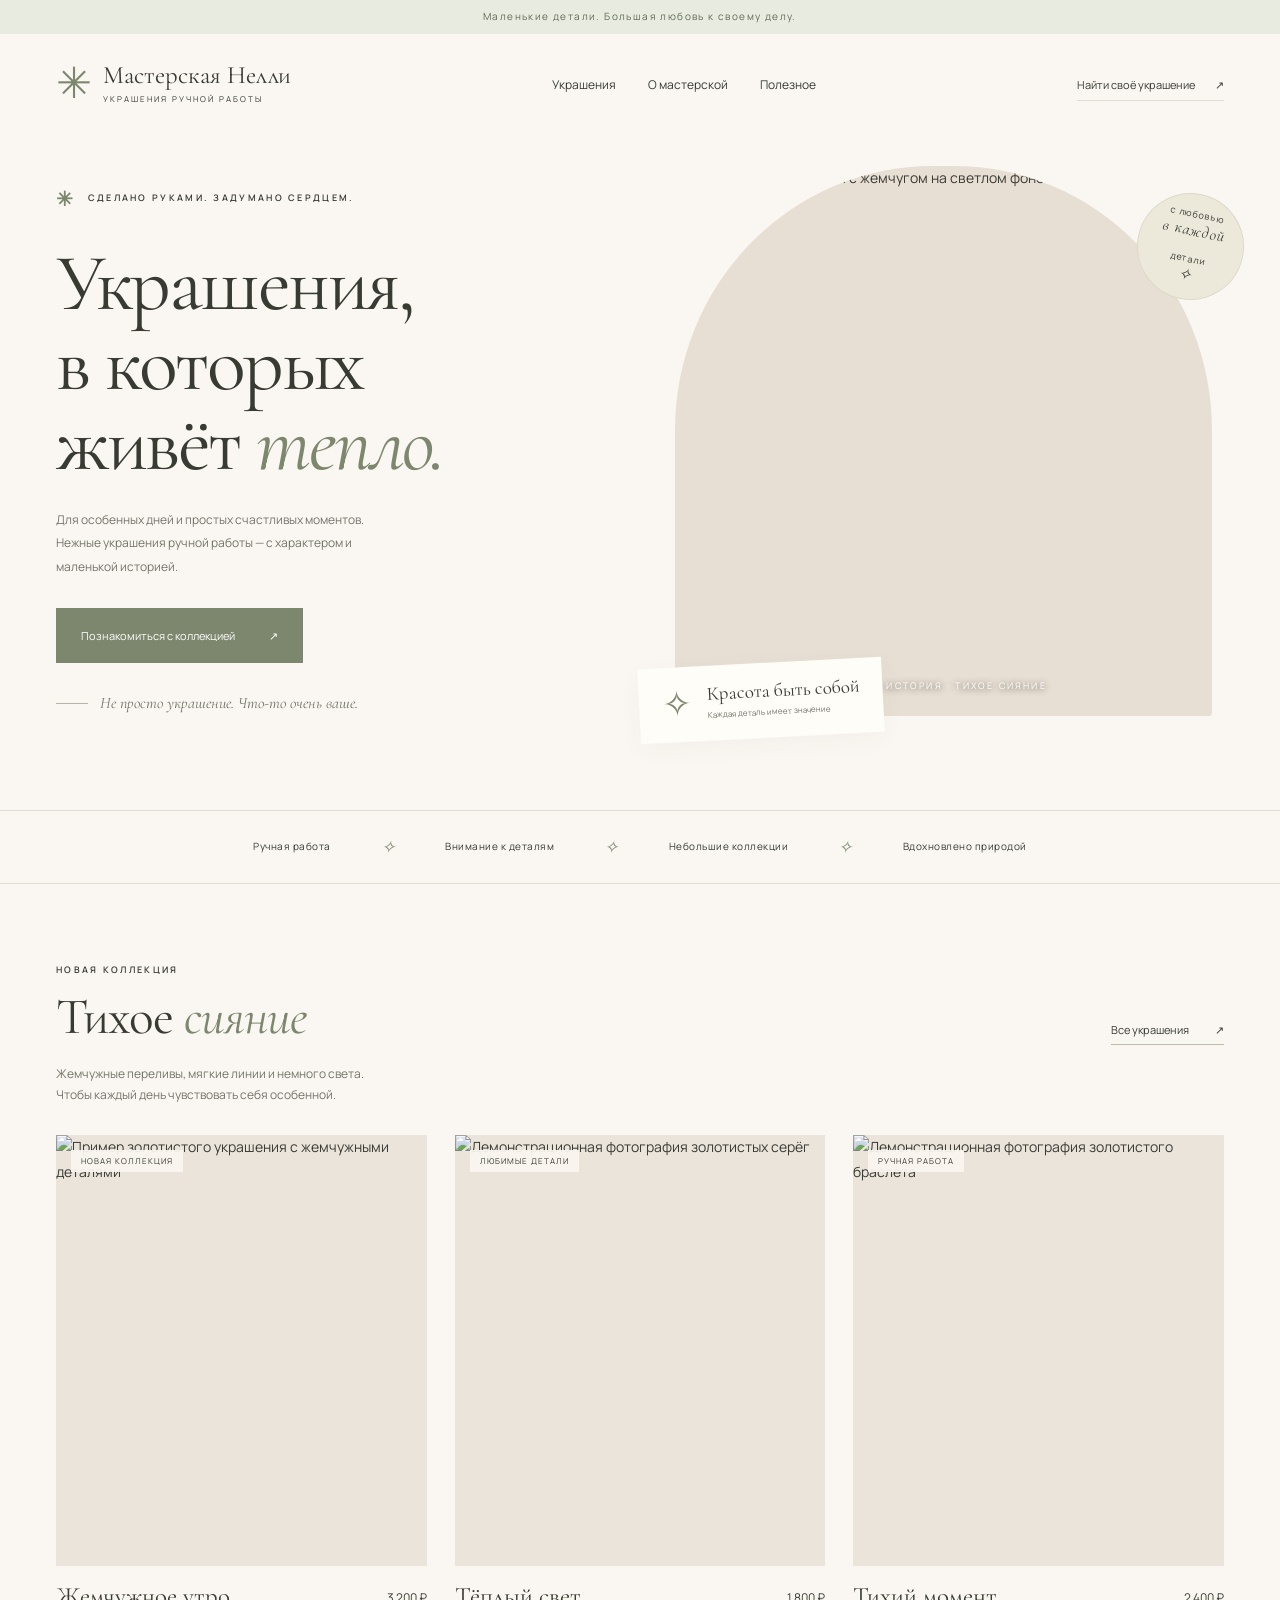
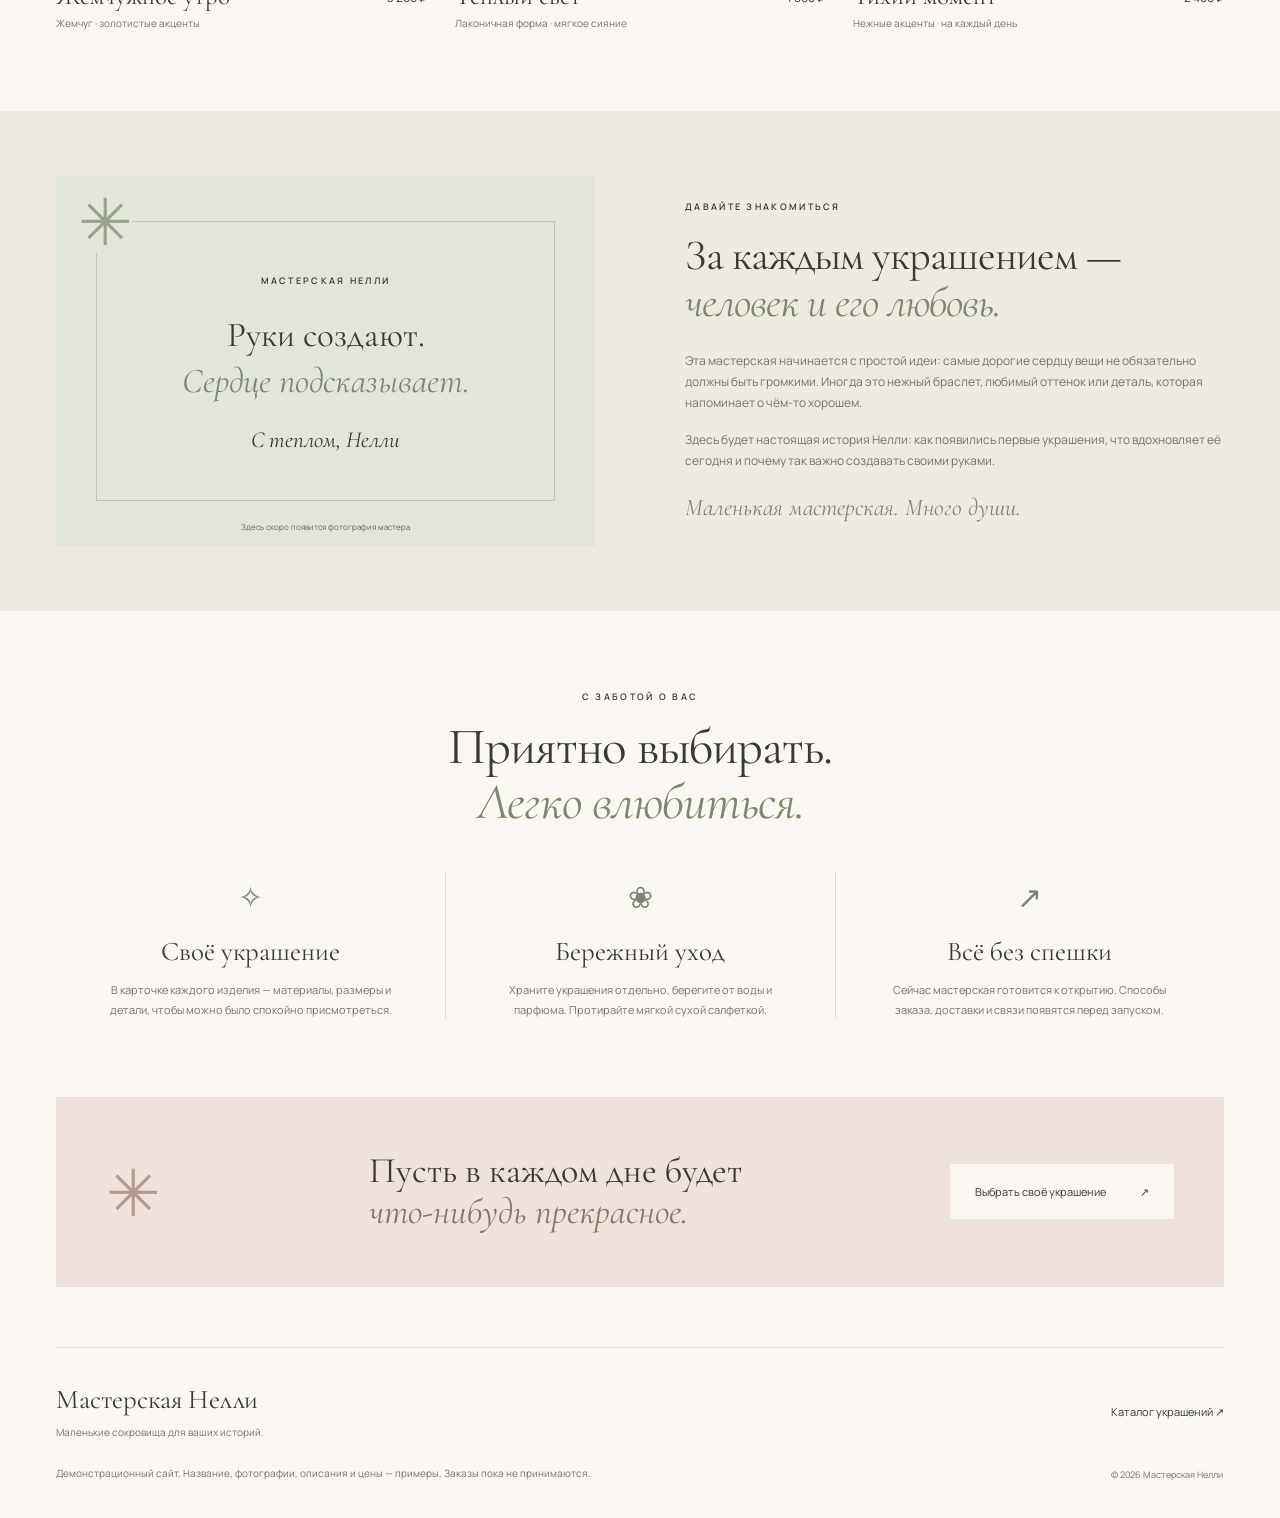
==== index.html @ 35646b47 "Nelly workshop initial" ====
<!doctype html>
<html lang="ru">
<head>
  <meta charset="utf-8">
  <meta name="viewport" content="width=device-width, initial-scale=1">
  <meta name="description" content="Мастерская Нелли — украшения ручной работы, вдохновлённые природой и маленькими радостями. Познакомьтесь с мастером и коллекциями.">
  <meta name="theme-color" content="#faf7f2">
  <title>Мастерская Нелли — украшения с теплом</title>
  <link rel="stylesheet" href="styles.css">
  <script src="app.js" defer></script>
</head>
<body>
  <a class="skip-link" href="#main">Перейти к содержимому</a>
  <div class="announcement">Маленькие детали. Большая любовь к своему делу.</div>
  <header class="site-header">
    <a class="brand" href="index.html" aria-label="Мастерская Нелли — главная"><span class="brand-flower" aria-hidden="true">✳</span><span>Мастерская Нелли<small>украшения ручной работы</small></span></a>
    <nav aria-label="Основная навигация"><a href="catalog.html">Украшения</a><a href="#story">О мастерской</a><a href="#details">Полезное</a></nav>
    <a class="header-link" href="catalog.html">Найти своё украшение <span aria-hidden="true">↗</span></a>
  </header>
  <main id="main">
    <section class="hero container">
      <div class="hero-copy">
        <p class="eyebrow"><span class="tiny-flower" aria-hidden="true">✳</span> Сделано руками. Задумано сердцем.</p>
        <h1>Украшения,<br>в которых<br>живёт <em>тепло.</em></h1>
        <p class="hero-description">Для особенных дней и простых счастливых моментов. Нежные украшения ручной работы — с характером и маленькой историей.</p>
        <a class="button" href="catalog.html">Познакомиться с коллекцией <span aria-hidden="true">↗</span></a>
        <div class="hero-note"><span class="note-line"></span> Не просто украшение. Что-то очень ваше.</div>
      </div>
      <div class="hero-visual">
        <div class="hero-image-wrap"><img class="hero-image" src="https://images.unsplash.com/photo-1611652022419-a9419f74343d?auto=format&fit=crop&w=1200&q=85" alt="Золотистые украшения с жемчугом на светлом фоне" fetchpriority="high" width="960" height="1120"><span class="image-label">новая история · тихое сияние</span></div>
        <div class="round-note">с любовью<br><span>в каждой</span><br>детали <span aria-hidden="true">✧</span></div>
        <div class="floating-note"><span aria-hidden="true">✧</span><div>Красота быть собой<small>Каждая деталь имеет значение</small></div></div>
      </div>
    </section>
    <div class="values-strip"><span>Ручная работа</span><i aria-hidden="true">✧</i><span>Внимание к деталям</span><i aria-hidden="true">✧</i><span>Небольшие коллекции</span><i aria-hidden="true">✧</i><span>Вдохновлено природой</span></div>
    <section class="section container" aria-labelledby="featured-title">
      <div class="section-heading"><div><p class="eyebrow">Новая коллекция</p><h2 id="featured-title">Тихое <em>сияние</em></h2></div><a class="text-link" href="catalog.html">Все украшения <span aria-hidden="true">↗</span></a></div>
      <p class="section-intro">Жемчужные переливы, мягкие линии и немного света.<br>Чтобы каждый день чувствовать себя особенной.</p>
      <div class="product-grid" data-featured></div>
      <noscript><p>Познакомьтесь с <a href="catalog.html">каталогом украшений</a>. Для отображения демонстрационных товаров включите JavaScript.</p></noscript>
    </section>
    <section class="story-section" id="story" aria-labelledby="story-title"><div class="container story-grid">
      <div class="story-art"><span class="story-symbol" aria-hidden="true">✳</span><div class="story-art-inner"><span class="eyebrow">Мастерская Нелли</span><p>Руки создают.<br><em>Сердце подсказывает.</em></p><span class="story-signature">С теплом, Нелли</span></div><span class="story-caption">Здесь скоро появится фотография мастера</span></div>
      <div class="story-copy"><p class="eyebrow">Давайте знакомиться</p><h2 id="story-title">За каждым украшением —<br><em>человек и его любовь.</em></h2><p>Эта мастерская начинается с простой идеи: самые дорогие сердцу вещи не обязательно должны быть громкими. Иногда это нежный браслет, любимый оттенок или деталь, которая напоминает о чём-то хорошем.</p><p>Здесь будет настоящая история Нелли: как появились первые украшения, что вдохновляет её сегодня и почему так важно создавать своими руками.</p><span class="handwritten">Маленькая мастерская. Много души.</span></div>
    </div></section>
    <section class="section container" id="details" aria-labelledby="details-title">
      <div class="center-heading"><p class="eyebrow">С заботой о вас</p><h2 id="details-title">Приятно выбирать.<br><em>Легко влюбиться.</em></h2></div>
      <div class="care-grid"><article><span class="care-icon" aria-hidden="true">✧</span><h3>Своё украшение</h3><p>В карточке каждого изделия — материалы, размеры и детали, чтобы можно было спокойно присмотреться.</p></article><article><span class="care-icon" aria-hidden="true">❀</span><h3>Бережный уход</h3><p>Храните украшения отдельно, берегите от воды и парфюма. Протирайте мягкой сухой салфеткой.</p></article><article><span class="care-icon" aria-hidden="true">↗</span><h3>Всё без спешки</h3><p>Сейчас мастерская готовится к открытию. Способы заказа, доставки и связи появятся перед запуском.</p></article></div>
    </section>
    <section class="closing-banner container"><span aria-hidden="true">✳</span><p>Пусть в каждом дне будет<br><em>что-нибудь прекрасное.</em></p><a class="button button-light" href="catalog.html">Выбрать своё украшение <span aria-hidden="true">↗</span></a></section>
  </main>
  <footer class="site-footer container"><div><a class="footer-brand" href="index.html">Мастерская Нелли</a><p>Маленькие сокровища для ваших историй.</p></div><a href="catalog.html">Каталог украшений ↗</a><p class="demo-note">Демонстрационный сайт. Название, фотографии, описания и цены — примеры. Заказы пока не принимаются.</p><small>© <span data-year>2026</span> Мастерская Нелли</small></footer>
</body>
</html>
---- styles.css ----
@import url('https://fonts.googleapis.com/css2?family=Cormorant+Garamond:ital,wght@0,400;0,500;0,600;1,400;1,500&family=Manrope:wght@400;500;600;700&display=swap');

:root{--paper:#faf7f2;--ink:#383b32;--muted:#74756a;--sage:#7d876e;--sage-dark:#535e46;--blush:#efe1db;--line:#dfded3;--serif:'Cormorant Garamond',Georgia,serif;--sans:'Manrope',Arial,sans-serif}
*{box-sizing:border-box}html{scroll-behavior:smooth;scroll-padding-top:30px}body{margin:0;background:var(--paper);color:var(--ink);font:14px/1.75 var(--sans)}a{color:inherit;text-decoration:none}button,input,select{font:inherit}button,a,select{-webkit-tap-highlight-color:transparent}button{cursor:pointer}img{display:block;width:100%;object-fit:cover}a:focus-visible,button:focus-visible,input:focus-visible,select:focus-visible,summary:focus-visible{outline:3px solid var(--sage-dark);outline-offset:5px}h1,h2,h3,p{margin:0}h1,h2,h3{font-family:var(--serif);font-weight:400;line-height:1.08}em{font-weight:400;color:var(--sage);font-style:italic}.container{width:min(1240px,calc(100% - 112px));margin-inline:auto}.announcement{text-align:center;background:#e8ebdf;color:#626b57;padding:8px 20px;font-size:10px;letter-spacing:1.4px}.site-header{max-width:1440px;margin:auto;display:flex;justify-content:space-between;align-items:center;padding:28px 56px;gap:24px}.brand{display:flex;align-items:center;gap:11px;font:25px/1.1 var(--serif);white-space:nowrap}.brand small{display:block;font:8px/2.4 var(--sans);letter-spacing:2px;text-transform:uppercase}.brand-flower{font-size:43px;color:var(--sage);line-height:1}.site-header nav{display:flex;gap:32px;font-size:12px}.site-header nav a,.header-link{padding-block:6px}.site-header nav a:hover,.text-link:hover,.site-footer a:hover{color:var(--sage)}.header-link{font-size:11px;border-bottom:1px solid var(--line)}.header-link span{margin-left:18px}.skip-link{position:absolute;top:-100px;left:20px;background:var(--paper);padding:12px;z-index:10}.skip-link:focus{top:10px}.hero{display:grid;grid-template-columns:1fr 1fr;gap:70px;align-items:center;padding-top:30px;padding-bottom:72px}.hero-copy{padding:15px 0 25px}.eyebrow{font-size:9px;text-transform:uppercase;letter-spacing:2.3px;font-weight:600;line-height:1.8}.tiny-flower{font-size:20px;vertical-align:middle;margin-right:8px;color:var(--sage)}h1{font-size:clamp(64px,6.3vw,92px);letter-spacing:-2.5px;margin:27px 0 24px;line-height:.99}.hero-description{max-width:350px;font-size:12px;color:var(--muted);line-height:1.95}.button{display:inline-flex;align-items:center;justify-content:center;gap:34px;background:var(--sage);color:white;padding:17px 24px;font-size:11px;border:1px solid transparent;transition:background .2s}.button:hover{background:var(--sage-dark)}.hero .button{margin-top:30px}.hero-note{display:flex;align-items:center;gap:12px;font:italic 16px var(--serif);color:var(--muted);margin-top:30px}.note-line{width:32px;height:1px;background:#b4b7a7}.hero-visual{position:relative;padding:0 12px 22px 0}.hero-image-wrap{position:relative;background:#e8dfd4;border-radius:48% 48% 3px 3px;overflow:hidden}.hero-image{height:550px;filter:saturate(.68);object-position:center}.image-label{position:absolute;bottom:22px;left:0;width:100%;text-align:center;color:#fff;font-size:9px;text-transform:uppercase;letter-spacing:2.2px;text-shadow:0 1px 6px #302b25}.round-note{position:absolute;right:-20px;top:27px;background:#ece8da;border:1px solid #ded9c8;width:107px;height:107px;border-radius:50%;display:flex;flex-direction:column;justify-content:center;align-items:center;font-size:9px;line-height:1.4;transform:rotate(12deg);letter-spacing:1px}.round-note span{font:italic 16px var(--serif)}.floating-note{position:absolute;left:-36px;bottom:0;background:#fffdf8;box-shadow:0 6px 24px #4642370a;padding:16px 23px;display:flex;align-items:center;gap:16px;transform:rotate(-3deg);font:19px var(--serif)}.floating-note>span{font-size:35px;color:var(--sage)}.floating-note small{display:block;font:8px/2.5 var(--sans);color:var(--muted)}.values-strip{display:flex;align-items:center;justify-content:center;gap:50px;border-block:1px solid var(--line);padding:21px 24px;font-size:10px;letter-spacing:.5px}.values-strip i{font-size:17px;color:var(--sage)}.section{padding-block:78px}.section-heading{display:flex;align-items:end;justify-content:space-between;gap:20px}.section-heading h2{margin-top:12px}h2{font-size:clamp(40px,4vw,55px);letter-spacing:-1px}.text-link{font-size:11px;border-bottom:1px solid #b9bdac;padding-bottom:5px;white-space:nowrap}.text-link span{margin-left:24px}.section-intro{color:var(--muted);font-size:12px;margin:18px 0 30px}.product-grid{display:grid;grid-template-columns:repeat(3,minmax(0,1fr));gap:28px}.product-card{min-width:0}.product-photo{display:block;position:relative;background:#ebe4db;overflow:hidden;aspect-ratio:4/4.65}.product-photo img{height:100%;filter:saturate(.65);transition:transform .5s}.product-photo:hover img{transform:scale(1.04)}.product-tag{position:absolute;top:15px;left:15px;background:#faf7f0ed;padding:4px 10px;font-size:8px;letter-spacing:1px;text-transform:uppercase}.product-info{padding-top:17px;display:flex;justify-content:space-between;gap:10px}.product-info h3{font-size:25px}.product-info a:hover{color:var(--sage)}.product-info p{font-size:10px;color:var(--muted);margin-top:5px}.product-price{white-space:nowrap;font-size:12px;padding-top:4px}.story-section{background:#eeeae1;padding-block:65px}.story-grid{display:grid;grid-template-columns:1fr 1fr;gap:90px;align-items:center}.story-art{background:#e2e5da;min-height:370px;padding:40px;position:relative;display:flex;align-items:center;justify-content:center;text-align:center}.story-art-inner{border:1px solid #bfc5b2;padding:45px 20px;width:100%}.story-symbol{position:absolute;top:12px;left:22px;font-size:65px;color:#9aa389;background:#e2e5da;line-height:1}.story-art p{font:35px/1.3 var(--serif);margin:22px 0}.story-signature{font:italic 23px var(--serif)}.story-caption{position:absolute;bottom:12px;font-size:8px;color:#636c58}.story-copy h2{font-size:43px;margin:17px 0 25px}.story-copy>p:not(.eyebrow){font-size:12px;color:var(--muted);margin-top:16px}.handwritten{display:block;font:italic 24px var(--serif);color:var(--sage);margin-top:22px}.center-heading{text-align:center}.center-heading h2{margin-top:15px}.care-grid{display:grid;grid-template-columns:repeat(3,1fr);margin-top:40px}.care-grid article{text-align:center;padding:0 40px}.care-grid article+article{border-left:1px solid var(--line)}.care-icon{font-size:30px;color:var(--sage)}.care-grid h3{font-size:27px;margin:14px 0}.care-grid p{font-size:11px;color:var(--muted)}.closing-banner{background:var(--blush);display:flex;align-items:center;justify-content:space-between;gap:35px;padding:38px 50px;margin-bottom:60px}.closing-banner>span{font-size:65px;color:#b39b8c}.closing-banner p{font:36px/1.13 var(--serif)}.closing-banner em{color:#8b7565}.button-light{background:#faf7f2;color:var(--ink)}.button-light:hover{background:#e4d6cd}.site-footer{display:grid;grid-template-columns:1fr auto;gap:24px;border-top:1px solid var(--line);padding-block:35px}.footer-brand{font:27px var(--serif)}.site-footer p:not(.demo-note){color:var(--muted);font-size:10px;margin-top:8px}.site-footer>a{font-size:11px;align-self:center}.demo-note{font-size:10px;color:var(--muted);max-width:600px}.site-footer small{font-size:9px;align-self:end;color:var(--muted)}
.page-heading{padding:35px 0 32px}.breadcrumbs{display:flex;flex-wrap:wrap;gap:10px;font-size:10px;color:var(--muted);margin-bottom:32px}.breadcrumbs a{text-decoration:underline;text-underline-offset:3px}.page-heading h1{font-size:64px;margin:12px 0 20px}.page-heading>p:not(.eyebrow){font-size:12px;color:var(--muted);max-width:550px}.catalog-toolbar{display:flex;justify-content:space-between;align-items:center;gap:24px;border-block:1px solid var(--line);padding:20px 0;margin-bottom:28px}.filters{display:flex;gap:8px;flex-wrap:wrap}.filter-button{border:1px solid var(--line);background:transparent;padding:9px 16px;font-size:11px;color:var(--ink)}.filter-button[aria-pressed=true]{background:var(--sage);color:white;border-color:var(--sage)}.sort-label{font-size:10px;color:var(--muted)}.sort-label select{background:transparent;border:0;color:var(--ink);max-width:200px;padding:8px}.catalog-section{padding-bottom:70px}.catalog-section .product-grid{row-gap:40px}.catalog-count{font-size:10px;color:var(--muted);margin-bottom:20px}.prototype-note{background:#eeeee4;border-left:2px solid #a1ab92;padding:15px 20px;font-size:11px;color:#626955;line-height:1.8}.catalog-section>.prototype-note{margin-top:40px}.product-layout{display:grid;grid-template-columns:1.1fr 1fr;gap:65px;padding-bottom:65px;align-items:start}.detail-photo{background:#ebe4db;aspect-ratio:4/4.8;filter:saturate(.7)}.photo-credit{font-size:9px;color:var(--muted);margin-top:10px}.product-detail{padding-top:20px}.product-detail h1{font-size:64px;margin:16px 0 18px}.detail-subtitle{color:var(--muted);font-size:12px}.detail-price{font-size:21px;margin:23px 0}.detail-description{font-size:12px;color:var(--muted);margin:25px 0;line-height:1.95}.specifications{margin:25px 0}.specifications>div{display:grid;grid-template-columns:110px 1fr;border-bottom:1px solid var(--line);padding:11px 0;font-size:11px;gap:12px}.specifications dt{color:var(--muted)}.specifications dd{margin:0}.product-detail details{border-bottom:1px solid var(--line);font-size:12px;padding:16px 0}.product-detail summary{cursor:pointer}.product-detail details p{color:var(--muted);padding-top:12px;font-size:11px}.product-detail .text-link{display:inline-block;margin-top:26px}.empty-state{padding:50px 0 100px}.empty-state h1{font-size:52px}.empty-state p{margin:20px 0}.error-message{color:var(--muted);padding-block:20px}
@media(min-width:1600px){.hero{padding-top:55px;padding-bottom:95px}.hero-image{height:610px}}
@media(max-width:1100px){.container{width:calc(100% - 64px)}.site-header{padding:24px 32px}.header-link{display:none}.hero{gap:40px}.hero-image{height:490px}h1{font-size:73px}.values-strip{gap:25px}.story-grid{gap:45px}.story-copy h2{font-size:37px}.care-grid article{padding-inline:25px}.closing-banner{padding:30px}.closing-banner p{font-size:30px}.closing-banner>span{display:none}.product-layout{gap:35px}}
@media(max-width:700px){.container{width:calc(100% - 40px)}.announcement{font-size:8px;letter-spacing:.7px}.site-header{padding:22px 20px;flex-wrap:wrap;gap:18px}.brand{font-size:24px}.brand-flower{font-size:36px}.site-header nav{width:100%;justify-content:space-between;gap:12px;border-top:1px solid var(--line);padding-top:13px;font-size:11px}.hero{grid-template-columns:1fr;gap:35px;padding-top:25px;padding-bottom:45px}.hero-copy{padding:0}.eyebrow{font-size:8px;letter-spacing:1.8px}h1{font-size:71px;margin-top:20px}.hero-description{max-width:350px}.hero .button{margin-top:24px}.hero-note{margin-top:20px}.hero-visual{margin:0 10px 0 18px;padding-right:8px}.hero-image{height:420px}.round-note{right:-12px;width:88px;height:88px;font-size:8px}.floating-note{left:-15px;padding:13px 17px}.values-strip{gap:12px 20px;flex-wrap:wrap;padding:18px 20px;font-size:9px}.values-strip i{font-size:13px}.values-strip i:last-of-type{display:none}.section{padding-block:48px}h2{font-size:41px}.section-heading{align-items:center}.text-link{font-size:10px}.text-link span{margin-left:8px}.section-intro{font-size:11px}.product-grid{grid-template-columns:repeat(2,minmax(0,1fr));gap:24px 14px}.product-grid[data-featured] .product-card:last-child{display:none}.product-tag{font-size:7px;top:9px;left:9px;padding:3px 6px}.product-info{display:block;padding-top:12px}.product-info h3{font-size:23px}.product-info p{font-size:9px}.product-price{display:block;font-size:11px;margin-top:7px}.story-section{padding-block:40px}.story-grid{grid-template-columns:1fr;gap:35px}.story-art{min-height:320px;padding:30px}.story-copy h2{font-size:38px}.care-grid{grid-template-columns:1fr;gap:26px;margin-top:25px}.care-grid article{padding:0 18px 24px}.care-grid article+article{border-left:0;border-top:1px solid var(--line);padding-top:20px}.care-grid h3{margin:8px 0}.care-grid p{max-width:310px;margin:auto}.closing-banner{display:block;text-align:center;padding:32px 20px;margin-bottom:40px}.closing-banner p{font-size:33px}.closing-banner .button{margin-top:25px}.site-footer{grid-template-columns:1fr;gap:20px;padding-block:28px}.site-footer small{font-size:9px}.page-heading{padding-top:18px}.page-heading h1{font-size:55px}.breadcrumbs{margin-bottom:24px;font-size:9px}.catalog-toolbar{align-items:start;flex-direction:column;gap:12px}.filter-button{font-size:10px;padding:8px 12px}.catalog-section .product-grid{row-gap:30px}.product-layout{grid-template-columns:1fr;gap:20px;padding-bottom:35px}.detail-photo{max-height:540px}.product-detail{padding-top:10px}.product-detail h1{font-size:53px}.empty-state h1{font-size:42px}}
@media(prefers-reduced-motion:reduce){html{scroll-behavior:auto}*,*::before,*::after{transition:none!important}}
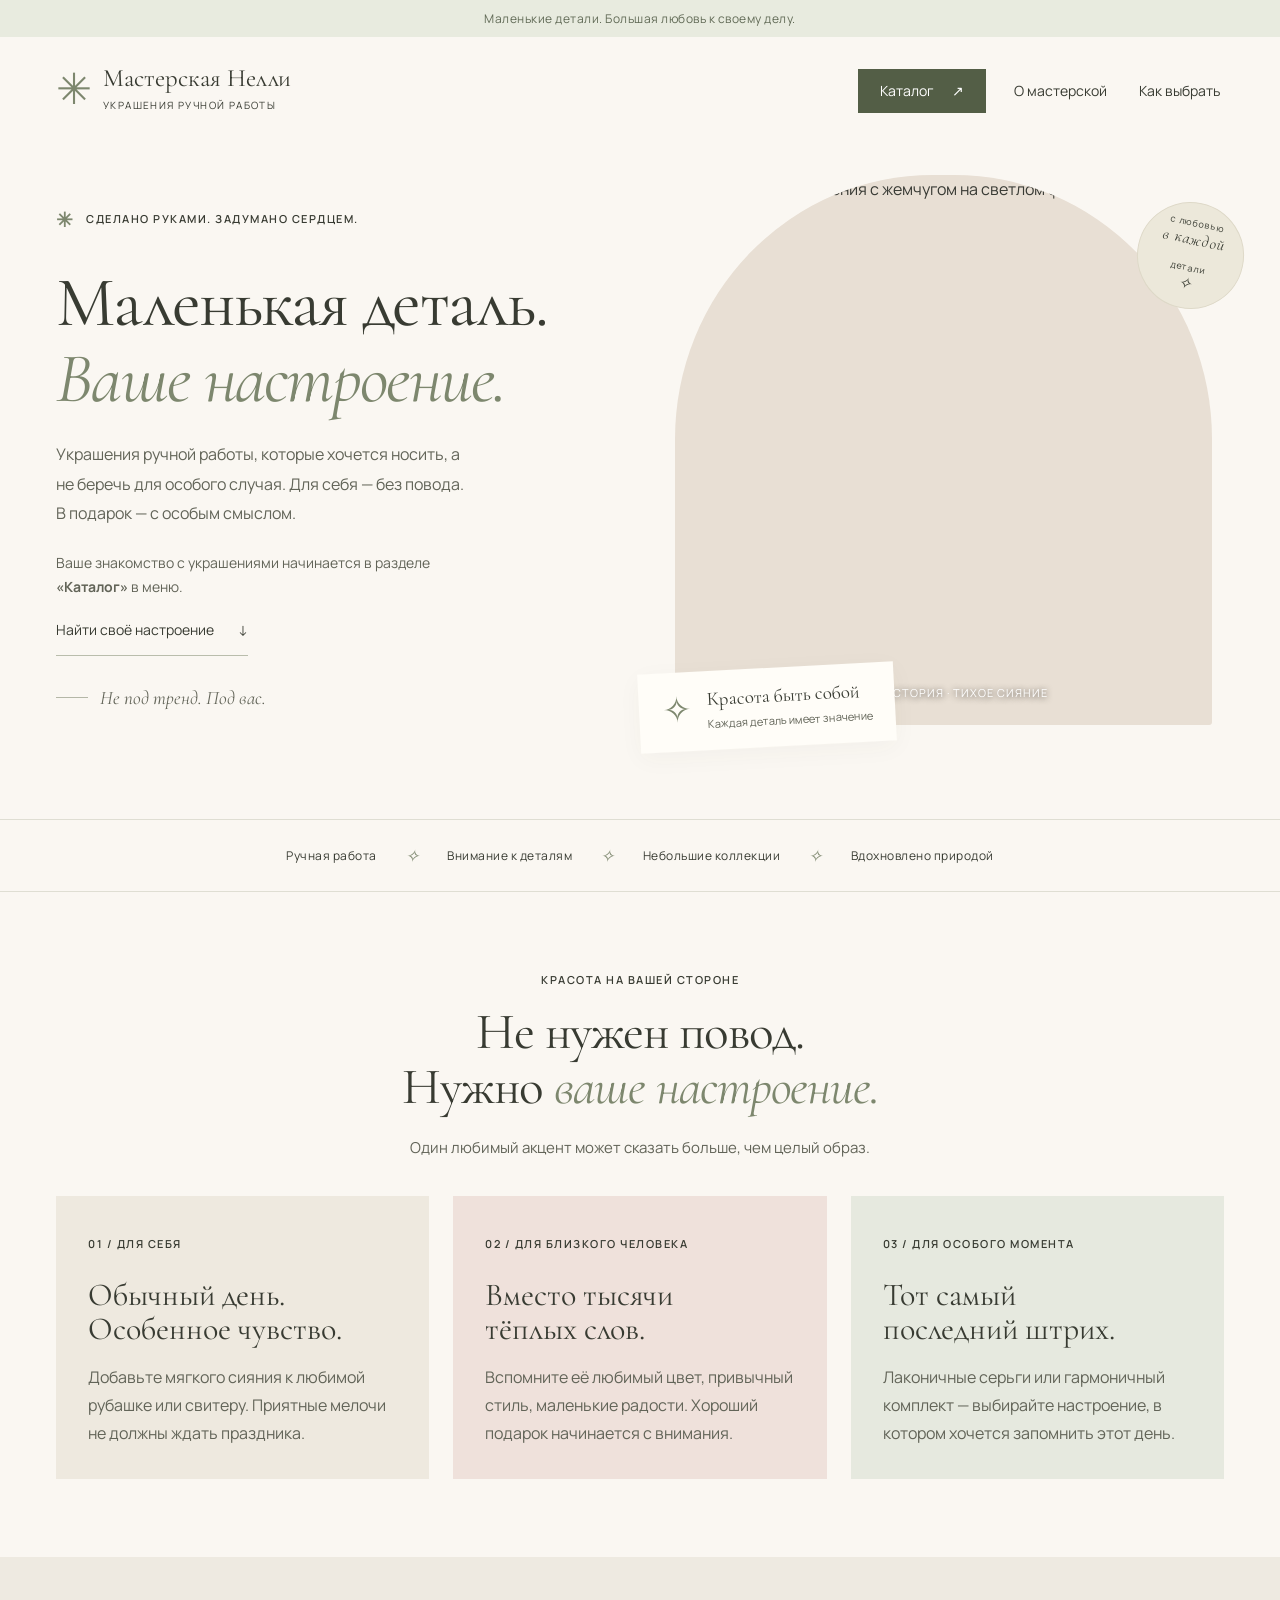
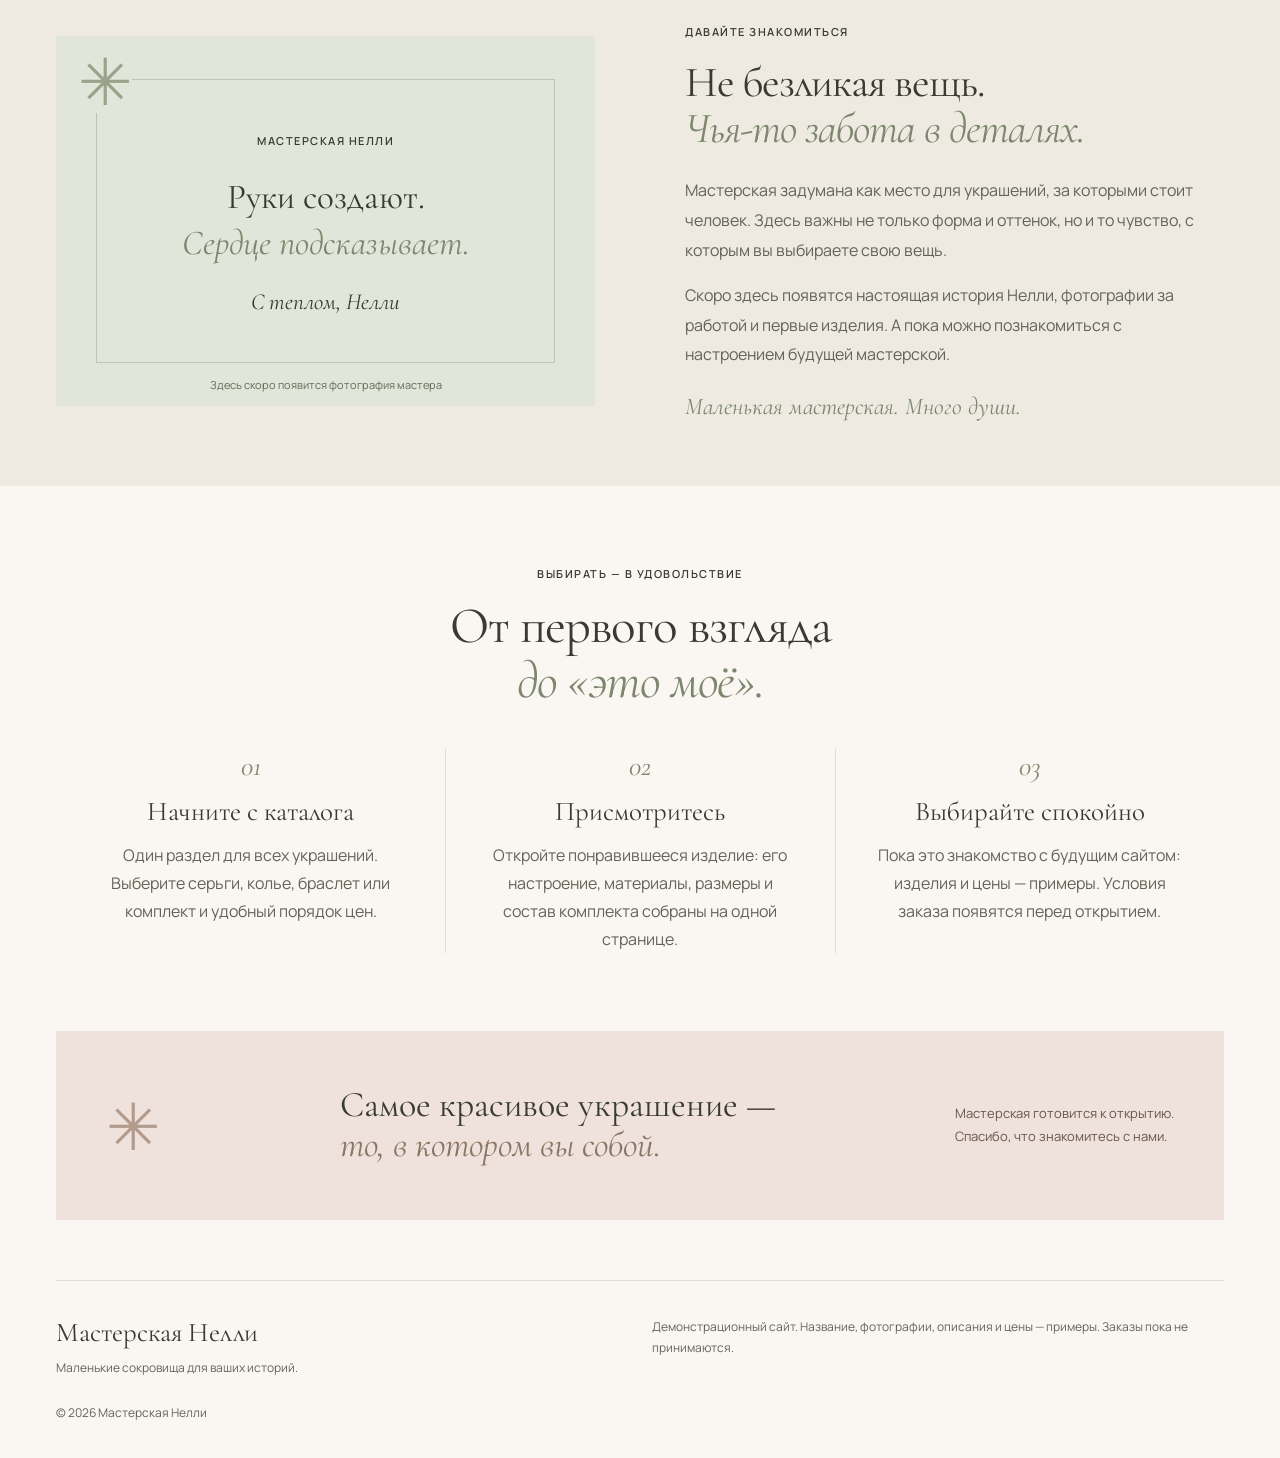
==== commit 56f0945b: "Fixes" ====
--- a/index.html
+++ b/index.html
@@ -14,17 +14,17 @@
   <div class="announcement">Маленькие детали. Большая любовь к своему делу.</div>
   <header class="site-header">
     <a class="brand" href="index.html" aria-label="Мастерская Нелли — главная"><span class="brand-flower" aria-hidden="true">✳</span><span>Мастерская Нелли<small>украшения ручной работы</small></span></a>
-    <nav aria-label="Основная навигация"><a href="catalog.html">Украшения</a><a href="#story">О мастерской</a><a href="#details">Полезное</a></nav>
-    <a class="header-link" href="catalog.html">Найти своё украшение <span aria-hidden="true">↗</span></a>
+    <nav aria-label="Основная навигация"><a class="catalog-entry" href="catalog.html">Каталог <span aria-hidden="true">↗</span></a><a href="#story">О мастерской</a><a href="#details">Как выбрать</a></nav>
   </header>
   <main id="main">
     <section class="hero container">
       <div class="hero-copy">
         <p class="eyebrow"><span class="tiny-flower" aria-hidden="true">✳</span> Сделано руками. Задумано сердцем.</p>
-        <h1>Украшения,<br>в которых<br>живёт <em>тепло.</em></h1>
-        <p class="hero-description">Для особенных дней и простых счастливых моментов. Нежные украшения ручной работы — с характером и маленькой историей.</p>
-        <a class="button" href="catalog.html">Познакомиться с коллекцией <span aria-hidden="true">↗</span></a>
-        <div class="hero-note"><span class="note-line"></span> Не просто украшение. Что-то очень ваше.</div>
+        <h1>Маленькая деталь.<br><em>Ваше настроение.</em></h1>
+        <p class="hero-description">Украшения ручной работы, которые хочется носить, а не беречь для особого случая. Для себя — без повода. В подарок — с особым смыслом.</p>
+        <p class="hero-direction">Ваше знакомство с украшениями начинается в разделе <strong>«Каталог»</strong> в меню.</p>
+        <a class="text-link" href="#inspiration">Найти своё настроение <span aria-hidden="true">↓</span></a>
+        <div class="hero-note"><span class="note-line"></span> Не под тренд. Под вас.</div>
       </div>
       <div class="hero-visual">
         <div class="hero-image-wrap"><img class="hero-image" src="https://images.unsplash.com/photo-1611652022419-a9419f74343d?auto=format&fit=crop&w=1200&q=85" alt="Золотистые украшения с жемчугом на светлом фоне" fetchpriority="high" width="960" height="1120"><span class="image-label">новая история · тихое сияние</span></div>
@@ -33,22 +33,24 @@
       </div>
     </section>
     <div class="values-strip"><span>Ручная работа</span><i aria-hidden="true">✧</i><span>Внимание к деталям</span><i aria-hidden="true">✧</i><span>Небольшие коллекции</span><i aria-hidden="true">✧</i><span>Вдохновлено природой</span></div>
-    <section class="section container" aria-labelledby="featured-title">
-      <div class="section-heading"><div><p class="eyebrow">Новая коллекция</p><h2 id="featured-title">Тихое <em>сияние</em></h2></div><a class="text-link" href="catalog.html">Все украшения <span aria-hidden="true">↗</span></a></div>
-      <p class="section-intro">Жемчужные переливы, мягкие линии и немного света.<br>Чтобы каждый день чувствовать себя особенной.</p>
-      <div class="product-grid" data-featured></div>
-      <noscript><p>Познакомьтесь с <a href="catalog.html">каталогом украшений</a>. Для отображения демонстрационных товаров включите JavaScript.</p></noscript>
+    <section class="section container" id="inspiration" aria-labelledby="inspiration-title">
+      <div class="center-heading"><p class="eyebrow">Красота на вашей стороне</p><h2 id="inspiration-title">Не нужен повод.<br>Нужно <em>ваше настроение.</em></h2><p class="section-intro">Один любимый акцент может сказать больше, чем целый образ.</p></div>
+      <div class="occasion-grid">
+        <article><span class="eyebrow">01 / Для себя</span><h3>Обычный день.<br>Особенное чувство.</h3><p>Добавьте мягкого сияния к любимой рубашке или свитеру. Приятные мелочи не должны ждать праздника.</p></article>
+        <article><span class="eyebrow">02 / Для близкого человека</span><h3>Вместо тысячи<br>тёплых слов.</h3><p>Вспомните её любимый цвет, привычный стиль, маленькие радости. Хороший подарок начинается с внимания.</p></article>
+        <article><span class="eyebrow">03 / Для особого момента</span><h3>Тот самый<br>последний штрих.</h3><p>Лаконичные серьги или гармоничный комплект — выбирайте настроение, в котором хочется запомнить этот день.</p></article>
+      </div>
     </section>
     <section class="story-section" id="story" aria-labelledby="story-title"><div class="container story-grid">
       <div class="story-art"><span class="story-symbol" aria-hidden="true">✳</span><div class="story-art-inner"><span class="eyebrow">Мастерская Нелли</span><p>Руки создают.<br><em>Сердце подсказывает.</em></p><span class="story-signature">С теплом, Нелли</span></div><span class="story-caption">Здесь скоро появится фотография мастера</span></div>
-      <div class="story-copy"><p class="eyebrow">Давайте знакомиться</p><h2 id="story-title">За каждым украшением —<br><em>человек и его любовь.</em></h2><p>Эта мастерская начинается с простой идеи: самые дорогие сердцу вещи не обязательно должны быть громкими. Иногда это нежный браслет, любимый оттенок или деталь, которая напоминает о чём-то хорошем.</p><p>Здесь будет настоящая история Нелли: как появились первые украшения, что вдохновляет её сегодня и почему так важно создавать своими руками.</p><span class="handwritten">Маленькая мастерская. Много души.</span></div>
+      <div class="story-copy"><p class="eyebrow">Давайте знакомиться</p><h2 id="story-title">Не безликая вещь.<br><em>Чья-то забота в деталях.</em></h2><p>Мастерская задумана как место для украшений, за которыми стоит человек. Здесь важны не только форма и оттенок, но и то чувство, с которым вы выбираете свою вещь.</p><p>Скоро здесь появятся настоящая история Нелли, фотографии за работой и первые изделия. А пока можно познакомиться с настроением будущей мастерской.</p><span class="handwritten">Маленькая мастерская. Много души.</span></div>
     </div></section>
     <section class="section container" id="details" aria-labelledby="details-title">
-      <div class="center-heading"><p class="eyebrow">С заботой о вас</p><h2 id="details-title">Приятно выбирать.<br><em>Легко влюбиться.</em></h2></div>
-      <div class="care-grid"><article><span class="care-icon" aria-hidden="true">✧</span><h3>Своё украшение</h3><p>В карточке каждого изделия — материалы, размеры и детали, чтобы можно было спокойно присмотреться.</p></article><article><span class="care-icon" aria-hidden="true">❀</span><h3>Бережный уход</h3><p>Храните украшения отдельно, берегите от воды и парфюма. Протирайте мягкой сухой салфеткой.</p></article><article><span class="care-icon" aria-hidden="true">↗</span><h3>Всё без спешки</h3><p>Сейчас мастерская готовится к открытию. Способы заказа, доставки и связи появятся перед запуском.</p></article></div>
+      <div class="center-heading"><p class="eyebrow">Выбирать — в удовольствие</p><h2 id="details-title">От первого взгляда<br><em>до «это моё».</em></h2></div>
+      <div class="care-grid"><article><span class="care-icon" aria-hidden="true">01</span><h3>Начните с каталога</h3><p>Один раздел для всех украшений. Выберите серьги, колье, браслет или комплект и удобный порядок цен.</p></article><article><span class="care-icon" aria-hidden="true">02</span><h3>Присмотритесь</h3><p>Откройте понравившееся изделие: его настроение, материалы, размеры и состав комплекта собраны на одной странице.</p></article><article><span class="care-icon" aria-hidden="true">03</span><h3>Выбирайте спокойно</h3><p>Пока это знакомство с будущим сайтом: изделия и цены — примеры. Условия заказа появятся перед открытием.</p></article></div>
     </section>
-    <section class="closing-banner container"><span aria-hidden="true">✳</span><p>Пусть в каждом дне будет<br><em>что-нибудь прекрасное.</em></p><a class="button button-light" href="catalog.html">Выбрать своё украшение <span aria-hidden="true">↗</span></a></section>
+    <section class="closing-banner container"><span aria-hidden="true">✳</span><p>Самое красивое украшение —<br><em>то, в котором вы собой.</em></p><span class="closing-note">Мастерская готовится к открытию.<br>Спасибо, что знакомитесь с нами.</span></section>
   </main>
-  <footer class="site-footer container"><div><a class="footer-brand" href="index.html">Мастерская Нелли</a><p>Маленькие сокровища для ваших историй.</p></div><a href="catalog.html">Каталог украшений ↗</a><p class="demo-note">Демонстрационный сайт. Название, фотографии, описания и цены — примеры. Заказы пока не принимаются.</p><small>© <span data-year>2026</span> Мастерская Нелли</small></footer>
+  <footer class="site-footer container"><div><a class="footer-brand" href="index.html">Мастерская Нелли</a><p>Маленькие сокровища для ваших историй.</p></div><p class="demo-note">Демонстрационный сайт. Название, фотографии, описания и цены — примеры. Заказы пока не принимаются.</p><small>© <span data-year>2026</span> Мастерская Нелли</small></footer>
 </body>
 </html>
--- a/styles.css
+++ b/styles.css
@@ -6,4 +6,142 @@
 @media(min-width:1600px){.hero{padding-top:55px;padding-bottom:95px}.hero-image{height:610px}}
 @media(max-width:1100px){.container{width:calc(100% - 64px)}.site-header{padding:24px 32px}.header-link{display:none}.hero{gap:40px}.hero-image{height:490px}h1{font-size:73px}.values-strip{gap:25px}.story-grid{gap:45px}.story-copy h2{font-size:37px}.care-grid article{padding-inline:25px}.closing-banner{padding:30px}.closing-banner p{font-size:30px}.closing-banner>span{display:none}.product-layout{gap:35px}}
 @media(max-width:700px){.container{width:calc(100% - 40px)}.announcement{font-size:8px;letter-spacing:.7px}.site-header{padding:22px 20px;flex-wrap:wrap;gap:18px}.brand{font-size:24px}.brand-flower{font-size:36px}.site-header nav{width:100%;justify-content:space-between;gap:12px;border-top:1px solid var(--line);padding-top:13px;font-size:11px}.hero{grid-template-columns:1fr;gap:35px;padding-top:25px;padding-bottom:45px}.hero-copy{padding:0}.eyebrow{font-size:8px;letter-spacing:1.8px}h1{font-size:71px;margin-top:20px}.hero-description{max-width:350px}.hero .button{margin-top:24px}.hero-note{margin-top:20px}.hero-visual{margin:0 10px 0 18px;padding-right:8px}.hero-image{height:420px}.round-note{right:-12px;width:88px;height:88px;font-size:8px}.floating-note{left:-15px;padding:13px 17px}.values-strip{gap:12px 20px;flex-wrap:wrap;padding:18px 20px;font-size:9px}.values-strip i{font-size:13px}.values-strip i:last-of-type{display:none}.section{padding-block:48px}h2{font-size:41px}.section-heading{align-items:center}.text-link{font-size:10px}.text-link span{margin-left:8px}.section-intro{font-size:11px}.product-grid{grid-template-columns:repeat(2,minmax(0,1fr));gap:24px 14px}.product-grid[data-featured] .product-card:last-child{display:none}.product-tag{font-size:7px;top:9px;left:9px;padding:3px 6px}.product-info{display:block;padding-top:12px}.product-info h3{font-size:23px}.product-info p{font-size:9px}.product-price{display:block;font-size:11px;margin-top:7px}.story-section{padding-block:40px}.story-grid{grid-template-columns:1fr;gap:35px}.story-art{min-height:320px;padding:30px}.story-copy h2{font-size:38px}.care-grid{grid-template-columns:1fr;gap:26px;margin-top:25px}.care-grid article{padding:0 18px 24px}.care-grid article+article{border-left:0;border-top:1px solid var(--line);padding-top:20px}.care-grid h3{margin:8px 0}.care-grid p{max-width:310px;margin:auto}.closing-banner{display:block;text-align:center;padding:32px 20px;margin-bottom:40px}.closing-banner p{font-size:33px}.closing-banner .button{margin-top:25px}.site-footer{grid-template-columns:1fr;gap:20px;padding-block:28px}.site-footer small{font-size:9px}.page-heading{padding-top:18px}.page-heading h1{font-size:55px}.breadcrumbs{margin-bottom:24px;font-size:9px}.catalog-toolbar{align-items:start;flex-direction:column;gap:12px}.filter-button{font-size:10px;padding:8px 12px}.catalog-section .product-grid{row-gap:30px}.product-layout{grid-template-columns:1fr;gap:20px;padding-bottom:35px}.detail-photo{max-height:540px}.product-detail{padding-top:10px}.product-detail h1{font-size:53px}.empty-state h1{font-size:42px}}
+/* Shared customer journey and readable, touch-friendly layouts. */
+:root{--muted:#626458}
+body{font-size:16px}
+main,section,article,.hero-copy,.hero-visual,.product-detail{min-width:0}
+h1,h2,h3,p,dd{overflow-wrap:break-word}
+.hero{grid-template-columns:minmax(0,1fr) minmax(0,1fr)}
+h1{font-size:clamp(48px,5.5vw,80px);line-height:1.07;letter-spacing:-1.7px}
+.announcement{font-size:12px;letter-spacing:.5px}
+.brand small{font-size:10px;letter-spacing:1.4px}
+.site-header nav{align-items:center;gap:24px;font-size:14px}
+.site-header nav a{display:inline-flex;align-items:center;justify-content:center;min-height:44px;padding:8px 4px}
+.site-header nav .catalog-entry{background:var(--sage-dark);color:#fff;padding:10px 22px;gap:18px}
+.site-header nav .catalog-entry:hover{background:#414b36;color:#fff}
+.catalog-entry[aria-current=page]{box-shadow:inset 0 -3px #dce1ce}
+.eyebrow{font-size:11px;letter-spacing:1.5px}
+.hero-description{max-width:420px;font-size:16px;line-height:1.85}
+.hero-direction{max-width:390px;font-size:14px;margin:22px 0 12px;color:var(--muted)}
+.hero-copy>.text-link{display:inline-flex;align-items:center;min-height:44px}
+.hero-note{font-size:19px}
+.floating-note small{font-size:11px;line-height:1.7;margin-top:5px}
+.image-label{font-size:11px;letter-spacing:1px}
+.values-strip{font-size:12px;gap:28px;flex-wrap:wrap}
+.section-intro{font-size:15px;line-height:1.8}
+.occasion-grid{display:grid;grid-template-columns:repeat(3,minmax(0,1fr));gap:24px;margin-top:35px}
+.occasion-grid article{padding:32px;background:#eee9df}
+.occasion-grid article:nth-child(2){background:var(--blush)}
+.occasion-grid article:nth-child(3){background:#e6e9df}
+.occasion-grid h3{font-size:32px;margin:22px 0 16px}
+.occasion-grid p{font-size:16px;color:var(--muted)}
+.story-grid{grid-template-columns:minmax(0,1fr) minmax(0,1fr)}
+.story-copy>p:not(.eyebrow){font-size:16px;line-height:1.85}
+.story-caption{font-size:11px;left:15px;right:15px}
+.care-grid p{font-size:16px}
+.care-icon{font:italic 28px var(--serif)}
+.closing-banner>.closing-note{display:block;font:13px/1.8 var(--sans);color:#68584d;max-width:240px}
+.site-footer{grid-template-columns:1fr 1fr;align-items:start}
+.site-footer .demo-note{font-size:12px}
+.site-footer p:not(.demo-note),.site-footer small{font-size:12px}
+.breadcrumbs{font-size:13px;align-items:center;gap:6px 12px}
+.breadcrumbs a{display:inline-flex;align-items:center;min-height:44px}
+.page-heading>p:not(.eyebrow){font-size:16px;line-height:1.85;max-width:640px}
+.catalog-section>.prototype-note{margin-top:0;margin-bottom:24px}
+.catalog-toolbar{flex-wrap:wrap;gap:16px}
+.filter-button{min-height:44px;font-size:14px;padding:9px 16px}
+.filter-button[aria-pressed=true]{background:var(--sage-dark);border-color:var(--sage-dark)}
+.sort-label{font-size:14px;display:flex;align-items:center;gap:8px;flex-wrap:wrap}
+.sort-label select{font-size:16px;min-height:44px;max-width:100%;border:1px solid var(--line);padding:8px}
+.catalog-count{font-size:13px}
+.product-card-link{display:block;height:100%}
+.product-card-link:hover h3{color:var(--sage-dark)}
+.product-card-link:hover img{transform:scale(1.04)}
+.product-tag{font-size:10px;letter-spacing:.5px}
+.product-info{flex-wrap:wrap}
+.product-info h3{font-size:29px}
+.product-info p{font-size:13px}
+.product-price{font-size:15px}
+.prototype-note,.detail-subtitle,.detail-description{font-size:14px}
+.detail-description{font-size:16px}
+.photo-credit{font-size:12px}
+.product-layout{grid-template-columns:minmax(0,1.1fr) minmax(0,1fr)}
+.product-detail h1{font-size:clamp(42px,5vw,64px)}
+.specifications>div{font-size:14px;grid-template-columns:100px minmax(0,1fr)}
+.product-detail details{font-size:16px}
+.product-detail summary{min-height:44px;align-content:center}
+.product-detail details p{font-size:14px}
+.text-link{font-size:14px}
+@media(max-width:1100px){
+  .hero{gap:30px}
+  .occasion-grid{gap:16px}
+  .occasion-grid article{padding:24px}
+  .occasion-grid h3{font-size:29px}
+  .hero-image{height:clamp(390px,48vw,490px)}
+}
+@media(max-width:850px){
+  .hero,.story-grid,.product-layout{grid-template-columns:minmax(0,1fr)}
+  .hero{gap:32px}
+  .hero-copy{max-width:620px}
+  .hero-description{max-width:520px}
+  .hero-visual{width:min(100%,530px);margin-inline:auto}
+  .hero-image{height:470px}
+  .occasion-grid{grid-template-columns:minmax(0,1fr)}
+  .occasion-grid article{padding:28px}
+  .occasion-grid h3 br{display:none}
+  .occasion-grid h3{margin-top:12px}
+  .story-art{max-width:550px;width:100%;margin-inline:auto}
+  .care-grid article{padding-inline:18px}
+  .product-detail{padding-top:0}
+  .detail-photo{max-height:620px}
+}
+@media(max-width:700px){
+  .container{width:calc(100% - 32px)}
+  .site-header{padding:18px 16px;gap:14px}
+  .site-header nav{gap:8px;font-size:13px;padding-top:12px}
+  .site-header nav .catalog-entry{padding:8px 14px;gap:8px}
+  .brand{white-space:normal;font-size:25px}
+  .announcement{font-size:11px;padding:8px 16px}
+  h1{font-size:clamp(43px,9vw,63px);letter-spacing:-1px}
+  h2,.story-copy h2{font-size:clamp(34px,7.8vw,43px)}
+  .hero{padding-top:18px;gap:28px}
+  .hero-description{font-size:16px}
+  .hero-visual{width:calc(100% - 24px);padding-right:0}
+  .hero-image{height:clamp(300px,95vw,460px)}
+  .round-note{right:-10px;top:20px}
+  .floating-note{left:-10px;font-size:20px;max-width:100%;gap:10px}
+  .floating-note small{font-size:10px}
+  .values-strip{font-size:12px;gap:10px 18px}
+  .values-strip i{display:none}
+  .section{padding-block:44px}
+  .care-grid article{padding-inline:8px}
+  .care-grid p{max-width:440px}
+  .closing-banner{padding:28px 20px}
+  .closing-banner p{font-size:clamp(29px,7vw,36px)}
+  .closing-banner>.closing-note{margin:20px auto 0;max-width:none}
+  .site-footer{grid-template-columns:minmax(0,1fr)}
+  .page-heading h1{font-size:clamp(43px,10vw,58px)}
+  .catalog-toolbar{align-items:stretch}
+  .filters{gap:8px}
+  .filter-button{font-size:14px;padding:9px 13px}
+  .sort-label{justify-content:space-between}
+  .product-grid{gap:28px 16px}
+  .product-info h3{font-size:27px}
+  .product-info p{font-size:13px}
+  .product-price{font-size:15px}
+  .product-tag{top:10px;left:10px;font-size:10px}
+  .product-detail h1{font-size:clamp(40px,10vw,55px)}
+  .specifications>div{grid-template-columns:90px minmax(0,1fr);gap:10px}
+  .empty-state h1{font-size:clamp(37px,9vw,50px)}
+}
+@media(max-width:420px){
+  .product-grid{grid-template-columns:minmax(0,1fr)}
+  .product-photo{aspect-ratio:1/1.05}
+  .site-header nav{font-size:12px;gap:4px}
+  .site-header nav .catalog-entry{padding-inline:12px}
+  .story-art{padding:30px 22px 45px}
+  .story-art-inner{padding:38px 14px}
+  .story-art p{font-size:30px}
+  .story-caption{font-size:11px;bottom:10px}
+}
 @media(prefers-reduced-motion:reduce){html{scroll-behavior:auto}*,*::before,*::after{transition:none!important}}
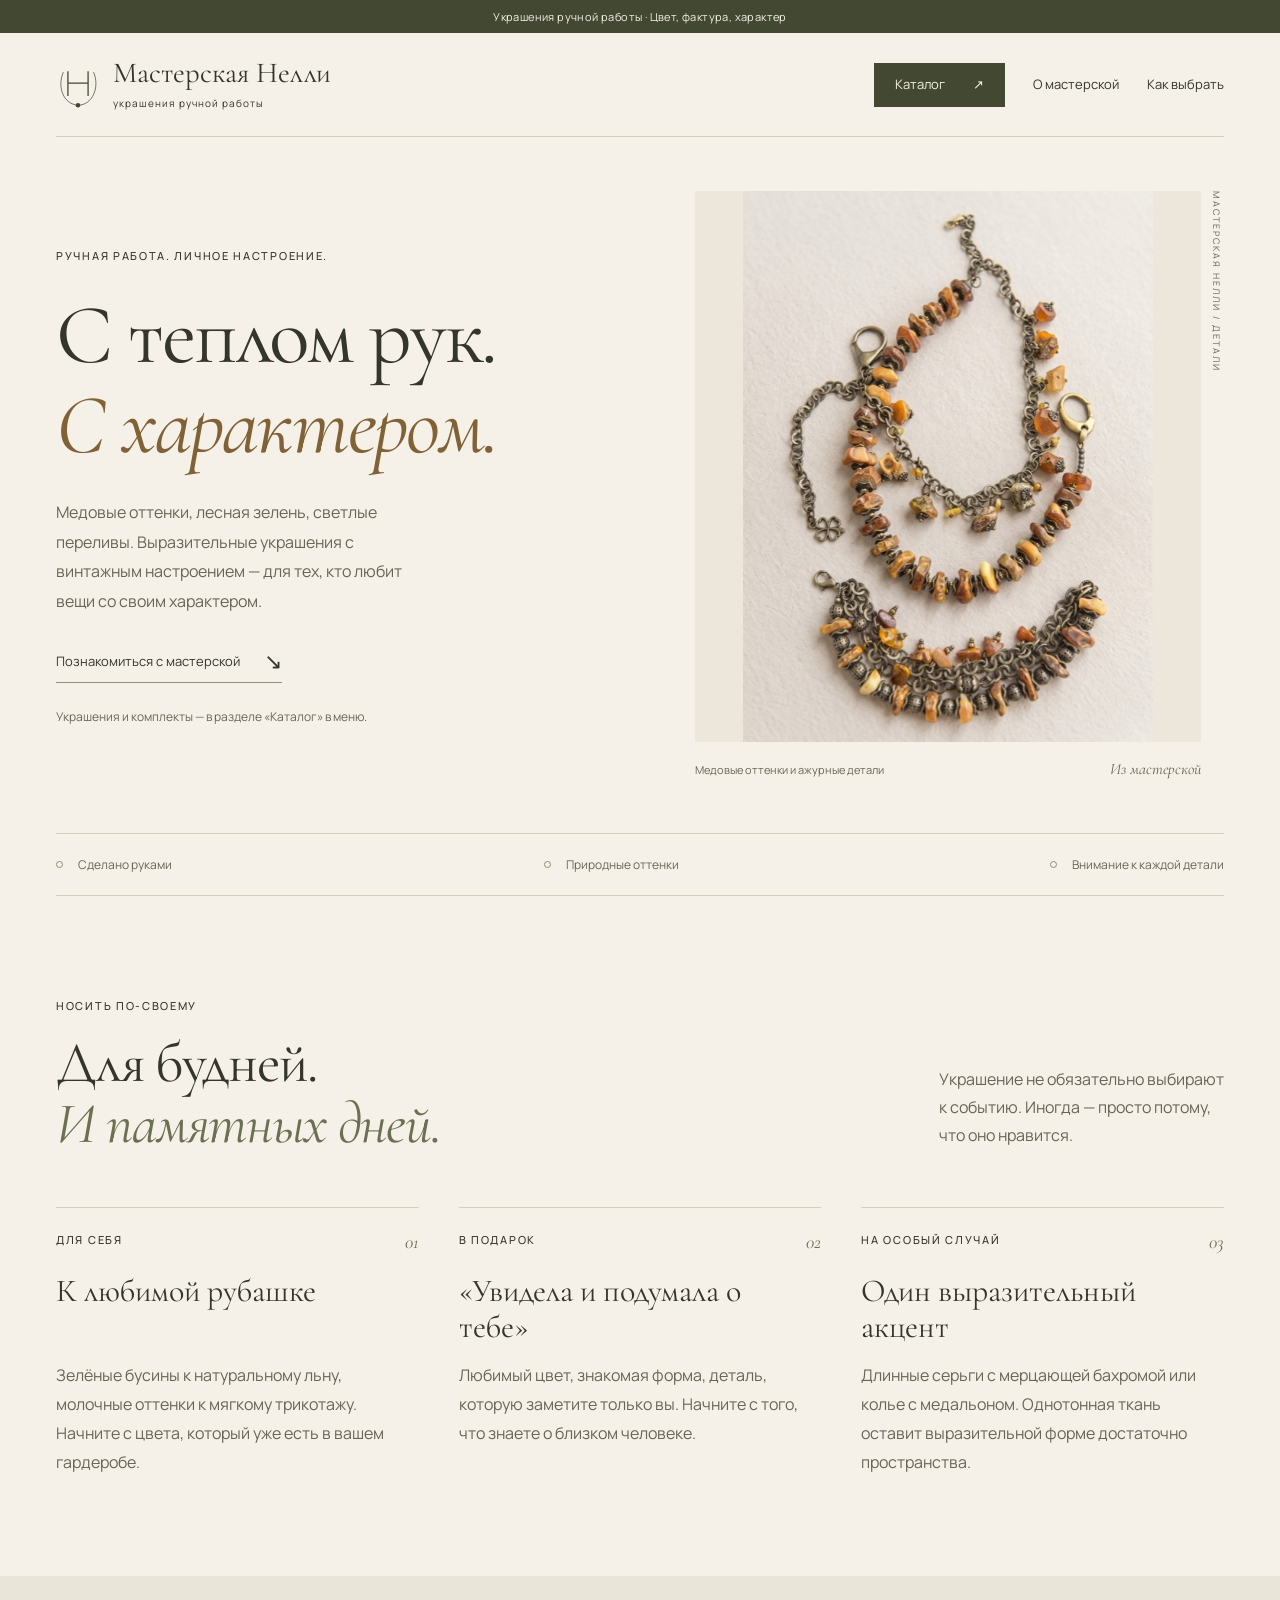
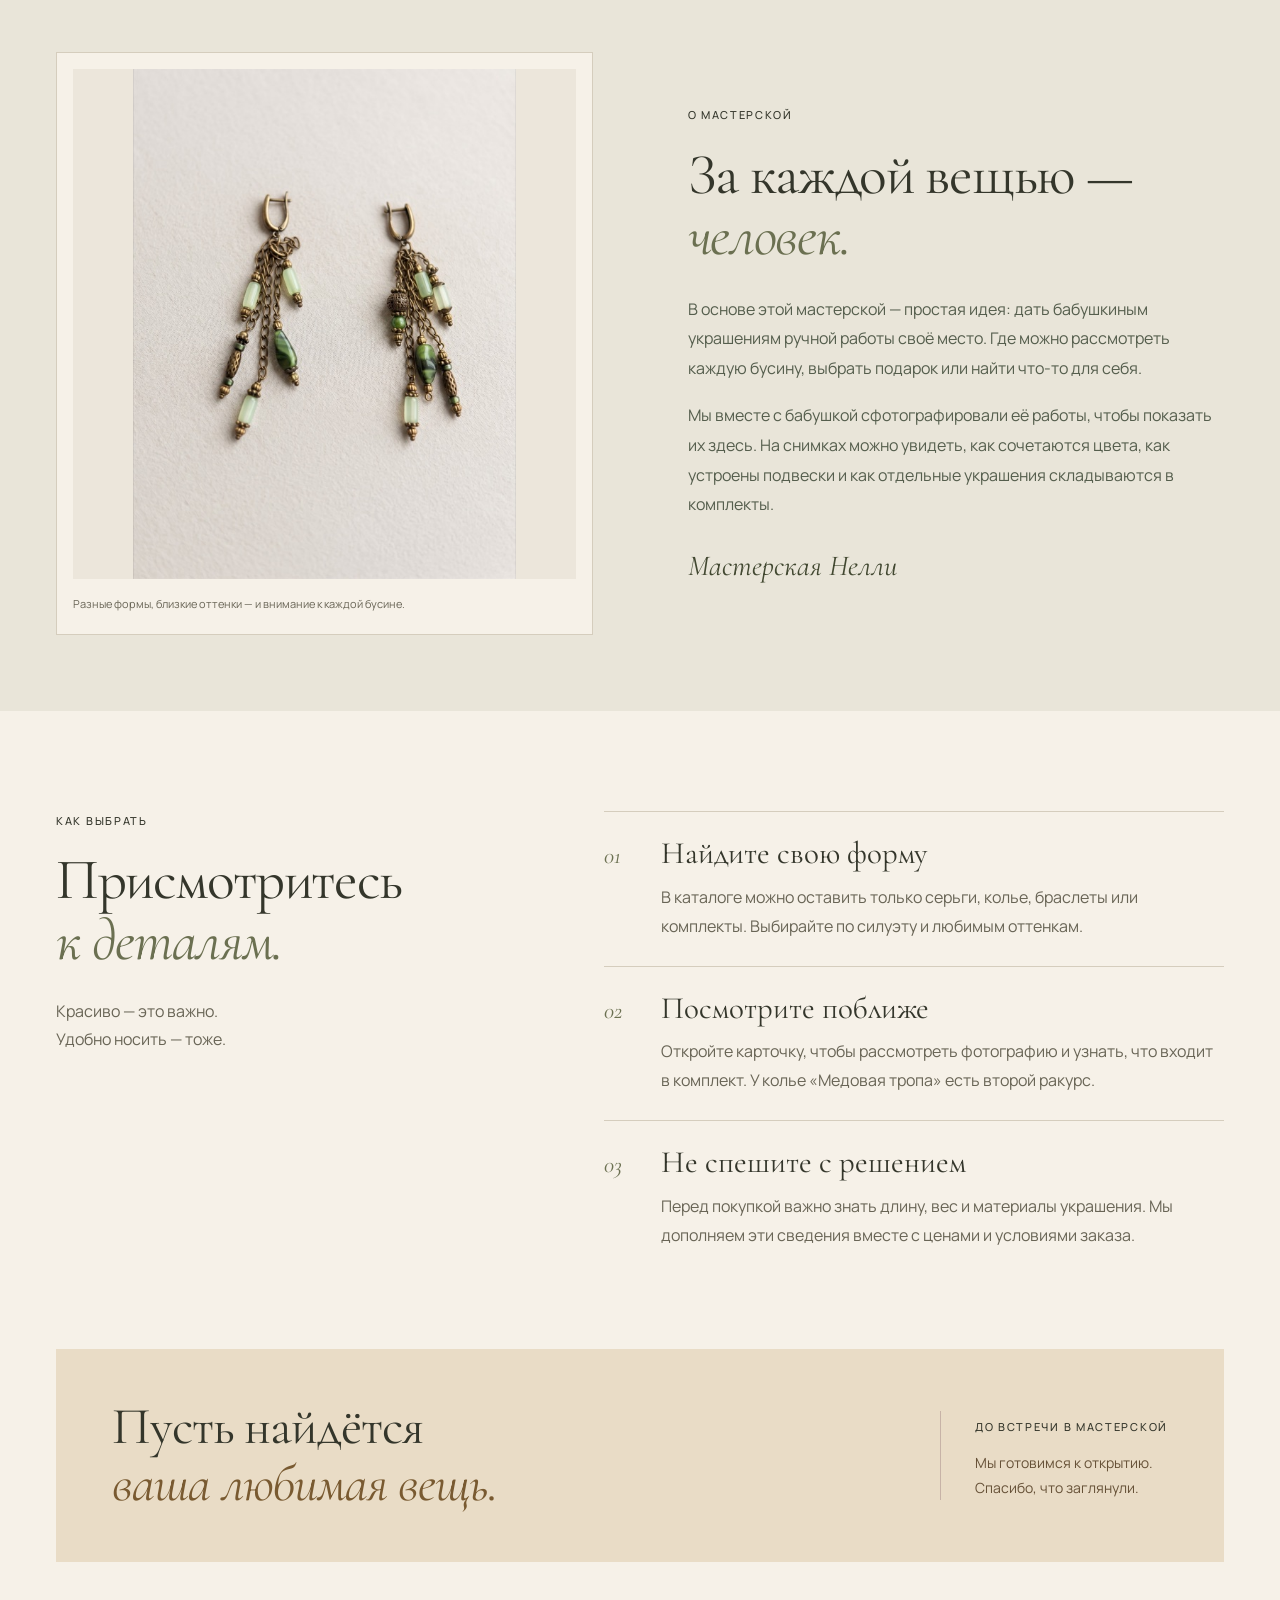
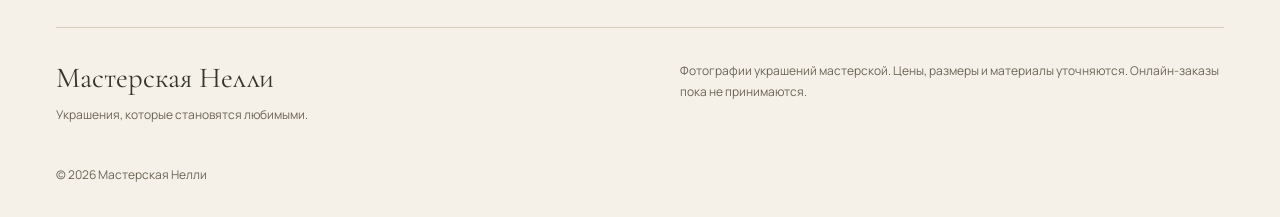
==== commit ac2412d9: "products" ====
--- a/index.html
+++ b/index.html
@@ -3,54 +3,53 @@
 <head>
   <meta charset="utf-8">
   <meta name="viewport" content="width=device-width, initial-scale=1">
-  <meta name="description" content="Мастерская Нелли — украшения ручной работы, вдохновлённые природой и маленькими радостями. Познакомьтесь с мастером и коллекциями.">
-  <meta name="theme-color" content="#faf7f2">
-  <title>Мастерская Нелли — украшения с теплом</title>
-  <link rel="stylesheet" href="styles.css">
-  <script src="app.js" defer></script>
+  <meta name="description" content="Мастерская Нелли — украшения ручной работы с винтажным настроением. Природные оттенки, выразительные формы, отдельные украшения и комплекты.">
+  <meta name="theme-color" content="#f6f1e8">
+  <title>Мастерская Нелли — украшения с характером</title>
+  <link rel="stylesheet" href="styles.css?v=4">
+  <script src="app.js?v=4" defer></script>
 </head>
 <body>
   <a class="skip-link" href="#main">Перейти к содержимому</a>
-  <div class="announcement">Маленькие детали. Большая любовь к своему делу.</div>
+  <div class="announcement">Украшения ручной работы · Цвет, фактура, характер</div>
   <header class="site-header">
-    <a class="brand" href="index.html" aria-label="Мастерская Нелли — главная"><span class="brand-flower" aria-hidden="true">✳</span><span>Мастерская Нелли<small>украшения ручной работы</small></span></a>
+    <a class="brand" href="index.html" aria-label="Мастерская Нелли — главная"><svg class="brand-mark" viewBox="0 0 48 54" fill="none" aria-hidden="true"><path d="M13 39V12m22 0v27M13 25h22" stroke="currentColor" stroke-width="1.4"/><path d="M8 13C1 29 8 48 24 49c16 0 24-20 17-36" stroke="currentColor" stroke-width=".8"/><circle cx="24" cy="49" r="2.5" fill="currentColor"/></svg><span>Мастерская Нелли<small>украшения ручной работы</small></span></a>
     <nav aria-label="Основная навигация"><a class="catalog-entry" href="catalog.html">Каталог <span aria-hidden="true">↗</span></a><a href="#story">О мастерской</a><a href="#details">Как выбрать</a></nav>
   </header>
   <main id="main">
-    <section class="hero container">
+    <section class="hero container" aria-labelledby="hero-title">
       <div class="hero-copy">
-        <p class="eyebrow"><span class="tiny-flower" aria-hidden="true">✳</span> Сделано руками. Задумано сердцем.</p>
-        <h1>Маленькая деталь.<br><em>Ваше настроение.</em></h1>
-        <p class="hero-description">Украшения ручной работы, которые хочется носить, а не беречь для особого случая. Для себя — без повода. В подарок — с особым смыслом.</p>
-        <p class="hero-direction">Ваше знакомство с украшениями начинается в разделе <strong>«Каталог»</strong> в меню.</p>
-        <a class="text-link" href="#inspiration">Найти своё настроение <span aria-hidden="true">↓</span></a>
-        <div class="hero-note"><span class="note-line"></span> Не под тренд. Под вас.</div>
+        <p class="eyebrow">Ручная работа. Личное настроение.</p>
+        <h1 id="hero-title">С теплом рук.<br><em>С характером.</em></h1>
+        <p class="hero-description">Медовые оттенки, лесная зелень, светлые переливы. Выразительные украшения с винтажным настроением — для тех, кто любит вещи со своим характером.</p>
+        <a class="text-link" href="#story">Познакомиться с мастерской <span aria-hidden="true">↘</span></a>
+        <p class="hero-direction">Украшения и комплекты — в разделе «Каталог» в меню.</p>
       </div>
-      <div class="hero-visual">
-        <div class="hero-image-wrap"><img class="hero-image" src="https://images.unsplash.com/photo-1611652022419-a9419f74343d?auto=format&fit=crop&w=1200&q=85" alt="Золотистые украшения с жемчугом на светлом фоне" fetchpriority="high" width="960" height="1120"><span class="image-label">новая история · тихое сияние</span></div>
-        <div class="round-note">с любовью<br><span>в каждой</span><br>детали <span aria-hidden="true">✧</span></div>
-        <div class="floating-note"><span aria-hidden="true">✧</span><div>Красота быть собой<small>Каждая деталь имеет значение</small></div></div>
-      </div>
+      <figure class="hero-visual">
+        <div class="hero-image-wrap"><img class="hero-image" src="assets/products/31618-1440.jpg" srcset="assets/products/31618-720.jpg 720w, assets/products/31618-1440.jpg 1440w" sizes="(max-width: 650px) 100vw, 50vw" alt="Колье и браслет медовых оттенков с бронзовыми цепочками на светлой ткани" fetchpriority="high" width="1075" height="1440"></div>
+        <figcaption><span>Медовые оттенки и ажурные детали</span><span class="photo-index">Из мастерской</span></figcaption>
+        <span class="visual-side-note" aria-hidden="true">Мастерская Нелли / детали</span>
+      </figure>
     </section>
-    <div class="values-strip"><span>Ручная работа</span><i aria-hidden="true">✧</i><span>Внимание к деталям</span><i aria-hidden="true">✧</i><span>Небольшие коллекции</span><i aria-hidden="true">✧</i><span>Вдохновлено природой</span></div>
-    <section class="section container" id="inspiration" aria-labelledby="inspiration-title">
-      <div class="center-heading"><p class="eyebrow">Красота на вашей стороне</p><h2 id="inspiration-title">Не нужен повод.<br>Нужно <em>ваше настроение.</em></h2><p class="section-intro">Один любимый акцент может сказать больше, чем целый образ.</p></div>
+    <div class="values-strip container"><span>Сделано руками</span><span>Природные оттенки</span><span>Внимание к каждой детали</span></div>
+    <section class="section container inspiration" id="inspiration" aria-labelledby="inspiration-title">
+      <div class="section-heading"><div><p class="eyebrow">Носить по-своему</p><h2 id="inspiration-title">Для будней.<br><em>И памятных дней.</em></h2></div><p class="section-intro">Украшение не обязательно выбирают<br>к событию. Иногда — просто потому,<br>что оно нравится.</p></div>
       <div class="occasion-grid">
-        <article><span class="eyebrow">01 / Для себя</span><h3>Обычный день.<br>Особенное чувство.</h3><p>Добавьте мягкого сияния к любимой рубашке или свитеру. Приятные мелочи не должны ждать праздника.</p></article>
-        <article><span class="eyebrow">02 / Для близкого человека</span><h3>Вместо тысячи<br>тёплых слов.</h3><p>Вспомните её любимый цвет, привычный стиль, маленькие радости. Хороший подарок начинается с внимания.</p></article>
-        <article><span class="eyebrow">03 / Для особого момента</span><h3>Тот самый<br>последний штрих.</h3><p>Лаконичные серьги или гармоничный комплект — выбирайте настроение, в котором хочется запомнить этот день.</p></article>
+        <article><span class="occasion-number" aria-hidden="true">01</span><p class="eyebrow">Для себя</p><h3>К любимой рубашке</h3><p>Зелёные бусины к натуральному льну, молочные оттенки к мягкому трикотажу. Начните с цвета, который уже есть в вашем гардеробе.</p></article>
+        <article><span class="occasion-number" aria-hidden="true">02</span><p class="eyebrow">В подарок</p><h3>«Увидела и подумала о тебе»</h3><p>Любимый цвет, знакомая форма, деталь, которую заметите только вы. Начните с того, что знаете о близком человеке.</p></article>
+        <article><span class="occasion-number" aria-hidden="true">03</span><p class="eyebrow">На особый случай</p><h3>Один выразительный акцент</h3><p>Длинные серьги с мерцающей бахромой или колье с медальоном. Однотонная ткань оставит выразительной форме достаточно пространства.</p></article>
       </div>
     </section>
     <section class="story-section" id="story" aria-labelledby="story-title"><div class="container story-grid">
-      <div class="story-art"><span class="story-symbol" aria-hidden="true">✳</span><div class="story-art-inner"><span class="eyebrow">Мастерская Нелли</span><p>Руки создают.<br><em>Сердце подсказывает.</em></p><span class="story-signature">С теплом, Нелли</span></div><span class="story-caption">Здесь скоро появится фотография мастера</span></div>
-      <div class="story-copy"><p class="eyebrow">Давайте знакомиться</p><h2 id="story-title">Не безликая вещь.<br><em>Чья-то забота в деталях.</em></h2><p>Мастерская задумана как место для украшений, за которыми стоит человек. Здесь важны не только форма и оттенок, но и то чувство, с которым вы выбираете свою вещь.</p><p>Скоро здесь появятся настоящая история Нелли, фотографии за работой и первые изделия. А пока можно познакомиться с настроением будущей мастерской.</p><span class="handwritten">Маленькая мастерская. Много души.</span></div>
+      <figure class="story-art"><img src="assets/products/31603-1440.jpg" srcset="assets/products/31603-720.jpg 720w, assets/products/31603-1440.jpg 1440w" sizes="(max-width: 650px) 100vw, 45vw" loading="lazy" width="1080" height="1440" alt="Зелёные бусины и ажурные бронзовые детали серёг на светлой ткани"><figcaption>Разные формы, близкие оттенки — и внимание к каждой бусине.</figcaption></figure>
+      <div class="story-copy"><p class="eyebrow">О мастерской</p><h2 id="story-title">За каждой вещью —<br><em>человек.</em></h2><p>В основе этой мастерской — простая идея: дать бабушкиным украшениям ручной работы своё место. Где можно рассмотреть каждую бусину, выбрать подарок или найти что-то для себя.</p><p>Мы вместе с бабушкой сфотографировали её работы, чтобы показать их здесь. На снимках можно увидеть, как сочетаются цвета, как устроены подвески и как отдельные украшения складываются в комплекты.</p><p class="story-signature">Мастерская Нелли</p></div>
     </div></section>
-    <section class="section container" id="details" aria-labelledby="details-title">
-      <div class="center-heading"><p class="eyebrow">Выбирать — в удовольствие</p><h2 id="details-title">От первого взгляда<br><em>до «это моё».</em></h2></div>
-      <div class="care-grid"><article><span class="care-icon" aria-hidden="true">01</span><h3>Начните с каталога</h3><p>Один раздел для всех украшений. Выберите серьги, колье, браслет или комплект и удобный порядок цен.</p></article><article><span class="care-icon" aria-hidden="true">02</span><h3>Присмотритесь</h3><p>Откройте понравившееся изделие: его настроение, материалы, размеры и состав комплекта собраны на одной странице.</p></article><article><span class="care-icon" aria-hidden="true">03</span><h3>Выбирайте спокойно</h3><p>Пока это знакомство с будущим сайтом: изделия и цены — примеры. Условия заказа появятся перед открытием.</p></article></div>
+    <section class="section container choosing" id="details" aria-labelledby="details-title">
+      <div class="choosing-heading"><p class="eyebrow">Как выбрать</p><h2 id="details-title">Присмотритесь<br><em>к деталям.</em></h2><p>Красиво — это важно.<br>Удобно носить — тоже.</p></div>
+      <div class="care-grid"><article><span class="care-icon" aria-hidden="true">01</span><div><h3>Найдите свою форму</h3><p>В каталоге можно оставить только серьги, колье, браслеты или комплекты. Выбирайте по силуэту и любимым оттенкам.</p></div></article><article><span class="care-icon" aria-hidden="true">02</span><div><h3>Посмотрите поближе</h3><p>Откройте карточку, чтобы рассмотреть фотографию и узнать, что входит в комплект. У колье «Медовая тропа» есть второй ракурс.</p></div></article><article><span class="care-icon" aria-hidden="true">03</span><div><h3>Не спешите с решением</h3><p>Перед покупкой важно знать длину, вес и материалы украшения. Мы дополняем эти сведения вместе с ценами и условиями заказа.</p></div></article></div>
     </section>
-    <section class="closing-banner container"><span aria-hidden="true">✳</span><p>Самое красивое украшение —<br><em>то, в котором вы собой.</em></p><span class="closing-note">Мастерская готовится к открытию.<br>Спасибо, что знакомитесь с нами.</span></section>
+    <section class="closing-banner container" aria-label="До встречи в мастерской"><p>Пусть найдётся<br><em>ваша любимая вещь.</em></p><div class="closing-note"><span class="eyebrow">До встречи в мастерской</span><p>Мы готовимся к открытию.<br>Спасибо, что заглянули.</p></div></section>
   </main>
-  <footer class="site-footer container"><div><a class="footer-brand" href="index.html">Мастерская Нелли</a><p>Маленькие сокровища для ваших историй.</p></div><p class="demo-note">Демонстрационный сайт. Название, фотографии, описания и цены — примеры. Заказы пока не принимаются.</p><small>© <span data-year>2026</span> Мастерская Нелли</small></footer>
+  <footer class="site-footer container"><div><a class="footer-brand" href="index.html">Мастерская Нелли</a><p>Украшения, которые становятся любимыми.</p></div><p class="demo-note">Фотографии украшений мастерской. Цены, размеры и материалы уточняются. Онлайн-заказы пока не принимаются.</p><small>© <span data-year>2026</span> Мастерская Нелли</small></footer>
 </body>
 </html>
--- a/styles.css
+++ b/styles.css
@@ -1,147 +1,270 @@
-@import url('https://fonts.googleapis.com/css2?family=Cormorant+Garamond:ital,wght@0,400;0,500;0,600;1,400;1,500&family=Manrope:wght@400;500;600;700&display=swap');
+@import url('https://fonts.googleapis.com/css2?family=Cormorant+Garamond:ital,wght@0,400;0,500;0,600;1,400;1,500&family=Manrope:wght@400;500;600&display=swap');
 
-:root{--paper:#faf7f2;--ink:#383b32;--muted:#74756a;--sage:#7d876e;--sage-dark:#535e46;--blush:#efe1db;--line:#dfded3;--serif:'Cormorant Garamond',Georgia,serif;--sans:'Manrope',Arial,sans-serif}
-*{box-sizing:border-box}html{scroll-behavior:smooth;scroll-padding-top:30px}body{margin:0;background:var(--paper);color:var(--ink);font:14px/1.75 var(--sans)}a{color:inherit;text-decoration:none}button,input,select{font:inherit}button,a,select{-webkit-tap-highlight-color:transparent}button{cursor:pointer}img{display:block;width:100%;object-fit:cover}a:focus-visible,button:focus-visible,input:focus-visible,select:focus-visible,summary:focus-visible{outline:3px solid var(--sage-dark);outline-offset:5px}h1,h2,h3,p{margin:0}h1,h2,h3{font-family:var(--serif);font-weight:400;line-height:1.08}em{font-weight:400;color:var(--sage);font-style:italic}.container{width:min(1240px,calc(100% - 112px));margin-inline:auto}.announcement{text-align:center;background:#e8ebdf;color:#626b57;padding:8px 20px;font-size:10px;letter-spacing:1.4px}.site-header{max-width:1440px;margin:auto;display:flex;justify-content:space-between;align-items:center;padding:28px 56px;gap:24px}.brand{display:flex;align-items:center;gap:11px;font:25px/1.1 var(--serif);white-space:nowrap}.brand small{display:block;font:8px/2.4 var(--sans);letter-spacing:2px;text-transform:uppercase}.brand-flower{font-size:43px;color:var(--sage);line-height:1}.site-header nav{display:flex;gap:32px;font-size:12px}.site-header nav a,.header-link{padding-block:6px}.site-header nav a:hover,.text-link:hover,.site-footer a:hover{color:var(--sage)}.header-link{font-size:11px;border-bottom:1px solid var(--line)}.header-link span{margin-left:18px}.skip-link{position:absolute;top:-100px;left:20px;background:var(--paper);padding:12px;z-index:10}.skip-link:focus{top:10px}.hero{display:grid;grid-template-columns:1fr 1fr;gap:70px;align-items:center;padding-top:30px;padding-bottom:72px}.hero-copy{padding:15px 0 25px}.eyebrow{font-size:9px;text-transform:uppercase;letter-spacing:2.3px;font-weight:600;line-height:1.8}.tiny-flower{font-size:20px;vertical-align:middle;margin-right:8px;color:var(--sage)}h1{font-size:clamp(64px,6.3vw,92px);letter-spacing:-2.5px;margin:27px 0 24px;line-height:.99}.hero-description{max-width:350px;font-size:12px;color:var(--muted);line-height:1.95}.button{display:inline-flex;align-items:center;justify-content:center;gap:34px;background:var(--sage);color:white;padding:17px 24px;font-size:11px;border:1px solid transparent;transition:background .2s}.button:hover{background:var(--sage-dark)}.hero .button{margin-top:30px}.hero-note{display:flex;align-items:center;gap:12px;font:italic 16px var(--serif);color:var(--muted);margin-top:30px}.note-line{width:32px;height:1px;background:#b4b7a7}.hero-visual{position:relative;padding:0 12px 22px 0}.hero-image-wrap{position:relative;background:#e8dfd4;border-radius:48% 48% 3px 3px;overflow:hidden}.hero-image{height:550px;filter:saturate(.68);object-position:center}.image-label{position:absolute;bottom:22px;left:0;width:100%;text-align:center;color:#fff;font-size:9px;text-transform:uppercase;letter-spacing:2.2px;text-shadow:0 1px 6px #302b25}.round-note{position:absolute;right:-20px;top:27px;background:#ece8da;border:1px solid #ded9c8;width:107px;height:107px;border-radius:50%;display:flex;flex-direction:column;justify-content:center;align-items:center;font-size:9px;line-height:1.4;transform:rotate(12deg);letter-spacing:1px}.round-note span{font:italic 16px var(--serif)}.floating-note{position:absolute;left:-36px;bottom:0;background:#fffdf8;box-shadow:0 6px 24px #4642370a;padding:16px 23px;display:flex;align-items:center;gap:16px;transform:rotate(-3deg);font:19px var(--serif)}.floating-note>span{font-size:35px;color:var(--sage)}.floating-note small{display:block;font:8px/2.5 var(--sans);color:var(--muted)}.values-strip{display:flex;align-items:center;justify-content:center;gap:50px;border-block:1px solid var(--line);padding:21px 24px;font-size:10px;letter-spacing:.5px}.values-strip i{font-size:17px;color:var(--sage)}.section{padding-block:78px}.section-heading{display:flex;align-items:end;justify-content:space-between;gap:20px}.section-heading h2{margin-top:12px}h2{font-size:clamp(40px,4vw,55px);letter-spacing:-1px}.text-link{font-size:11px;border-bottom:1px solid #b9bdac;padding-bottom:5px;white-space:nowrap}.text-link span{margin-left:24px}.section-intro{color:var(--muted);font-size:12px;margin:18px 0 30px}.product-grid{display:grid;grid-template-columns:repeat(3,minmax(0,1fr));gap:28px}.product-card{min-width:0}.product-photo{display:block;position:relative;background:#ebe4db;overflow:hidden;aspect-ratio:4/4.65}.product-photo img{height:100%;filter:saturate(.65);transition:transform .5s}.product-photo:hover img{transform:scale(1.04)}.product-tag{position:absolute;top:15px;left:15px;background:#faf7f0ed;padding:4px 10px;font-size:8px;letter-spacing:1px;text-transform:uppercase}.product-info{padding-top:17px;display:flex;justify-content:space-between;gap:10px}.product-info h3{font-size:25px}.product-info a:hover{color:var(--sage)}.product-info p{font-size:10px;color:var(--muted);margin-top:5px}.product-price{white-space:nowrap;font-size:12px;padding-top:4px}.story-section{background:#eeeae1;padding-block:65px}.story-grid{display:grid;grid-template-columns:1fr 1fr;gap:90px;align-items:center}.story-art{background:#e2e5da;min-height:370px;padding:40px;position:relative;display:flex;align-items:center;justify-content:center;text-align:center}.story-art-inner{border:1px solid #bfc5b2;padding:45px 20px;width:100%}.story-symbol{position:absolute;top:12px;left:22px;font-size:65px;color:#9aa389;background:#e2e5da;line-height:1}.story-art p{font:35px/1.3 var(--serif);margin:22px 0}.story-signature{font:italic 23px var(--serif)}.story-caption{position:absolute;bottom:12px;font-size:8px;color:#636c58}.story-copy h2{font-size:43px;margin:17px 0 25px}.story-copy>p:not(.eyebrow){font-size:12px;color:var(--muted);margin-top:16px}.handwritten{display:block;font:italic 24px var(--serif);color:var(--sage);margin-top:22px}.center-heading{text-align:center}.center-heading h2{margin-top:15px}.care-grid{display:grid;grid-template-columns:repeat(3,1fr);margin-top:40px}.care-grid article{text-align:center;padding:0 40px}.care-grid article+article{border-left:1px solid var(--line)}.care-icon{font-size:30px;color:var(--sage)}.care-grid h3{font-size:27px;margin:14px 0}.care-grid p{font-size:11px;color:var(--muted)}.closing-banner{background:var(--blush);display:flex;align-items:center;justify-content:space-between;gap:35px;padding:38px 50px;margin-bottom:60px}.closing-banner>span{font-size:65px;color:#b39b8c}.closing-banner p{font:36px/1.13 var(--serif)}.closing-banner em{color:#8b7565}.button-light{background:#faf7f2;color:var(--ink)}.button-light:hover{background:#e4d6cd}.site-footer{display:grid;grid-template-columns:1fr auto;gap:24px;border-top:1px solid var(--line);padding-block:35px}.footer-brand{font:27px var(--serif)}.site-footer p:not(.demo-note){color:var(--muted);font-size:10px;margin-top:8px}.site-footer>a{font-size:11px;align-self:center}.demo-note{font-size:10px;color:var(--muted);max-width:600px}.site-footer small{font-size:9px;align-self:end;color:var(--muted)}
-.page-heading{padding:35px 0 32px}.breadcrumbs{display:flex;flex-wrap:wrap;gap:10px;font-size:10px;color:var(--muted);margin-bottom:32px}.breadcrumbs a{text-decoration:underline;text-underline-offset:3px}.page-heading h1{font-size:64px;margin:12px 0 20px}.page-heading>p:not(.eyebrow){font-size:12px;color:var(--muted);max-width:550px}.catalog-toolbar{display:flex;justify-content:space-between;align-items:center;gap:24px;border-block:1px solid var(--line);padding:20px 0;margin-bottom:28px}.filters{display:flex;gap:8px;flex-wrap:wrap}.filter-button{border:1px solid var(--line);background:transparent;padding:9px 16px;font-size:11px;color:var(--ink)}.filter-button[aria-pressed=true]{background:var(--sage);color:white;border-color:var(--sage)}.sort-label{font-size:10px;color:var(--muted)}.sort-label select{background:transparent;border:0;color:var(--ink);max-width:200px;padding:8px}.catalog-section{padding-bottom:70px}.catalog-section .product-grid{row-gap:40px}.catalog-count{font-size:10px;color:var(--muted);margin-bottom:20px}.prototype-note{background:#eeeee4;border-left:2px solid #a1ab92;padding:15px 20px;font-size:11px;color:#626955;line-height:1.8}.catalog-section>.prototype-note{margin-top:40px}.product-layout{display:grid;grid-template-columns:1.1fr 1fr;gap:65px;padding-bottom:65px;align-items:start}.detail-photo{background:#ebe4db;aspect-ratio:4/4.8;filter:saturate(.7)}.photo-credit{font-size:9px;color:var(--muted);margin-top:10px}.product-detail{padding-top:20px}.product-detail h1{font-size:64px;margin:16px 0 18px}.detail-subtitle{color:var(--muted);font-size:12px}.detail-price{font-size:21px;margin:23px 0}.detail-description{font-size:12px;color:var(--muted);margin:25px 0;line-height:1.95}.specifications{margin:25px 0}.specifications>div{display:grid;grid-template-columns:110px 1fr;border-bottom:1px solid var(--line);padding:11px 0;font-size:11px;gap:12px}.specifications dt{color:var(--muted)}.specifications dd{margin:0}.product-detail details{border-bottom:1px solid var(--line);font-size:12px;padding:16px 0}.product-detail summary{cursor:pointer}.product-detail details p{color:var(--muted);padding-top:12px;font-size:11px}.product-detail .text-link{display:inline-block;margin-top:26px}.empty-state{padding:50px 0 100px}.empty-state h1{font-size:52px}.empty-state p{margin:20px 0}.error-message{color:var(--muted);padding-block:20px}
-@media(min-width:1600px){.hero{padding-top:55px;padding-bottom:95px}.hero-image{height:610px}}
-@media(max-width:1100px){.container{width:calc(100% - 64px)}.site-header{padding:24px 32px}.header-link{display:none}.hero{gap:40px}.hero-image{height:490px}h1{font-size:73px}.values-strip{gap:25px}.story-grid{gap:45px}.story-copy h2{font-size:37px}.care-grid article{padding-inline:25px}.closing-banner{padding:30px}.closing-banner p{font-size:30px}.closing-banner>span{display:none}.product-layout{gap:35px}}
-@media(max-width:700px){.container{width:calc(100% - 40px)}.announcement{font-size:8px;letter-spacing:.7px}.site-header{padding:22px 20px;flex-wrap:wrap;gap:18px}.brand{font-size:24px}.brand-flower{font-size:36px}.site-header nav{width:100%;justify-content:space-between;gap:12px;border-top:1px solid var(--line);padding-top:13px;font-size:11px}.hero{grid-template-columns:1fr;gap:35px;padding-top:25px;padding-bottom:45px}.hero-copy{padding:0}.eyebrow{font-size:8px;letter-spacing:1.8px}h1{font-size:71px;margin-top:20px}.hero-description{max-width:350px}.hero .button{margin-top:24px}.hero-note{margin-top:20px}.hero-visual{margin:0 10px 0 18px;padding-right:8px}.hero-image{height:420px}.round-note{right:-12px;width:88px;height:88px;font-size:8px}.floating-note{left:-15px;padding:13px 17px}.values-strip{gap:12px 20px;flex-wrap:wrap;padding:18px 20px;font-size:9px}.values-strip i{font-size:13px}.values-strip i:last-of-type{display:none}.section{padding-block:48px}h2{font-size:41px}.section-heading{align-items:center}.text-link{font-size:10px}.text-link span{margin-left:8px}.section-intro{font-size:11px}.product-grid{grid-template-columns:repeat(2,minmax(0,1fr));gap:24px 14px}.product-grid[data-featured] .product-card:last-child{display:none}.product-tag{font-size:7px;top:9px;left:9px;padding:3px 6px}.product-info{display:block;padding-top:12px}.product-info h3{font-size:23px}.product-info p{font-size:9px}.product-price{display:block;font-size:11px;margin-top:7px}.story-section{padding-block:40px}.story-grid{grid-template-columns:1fr;gap:35px}.story-art{min-height:320px;padding:30px}.story-copy h2{font-size:38px}.care-grid{grid-template-columns:1fr;gap:26px;margin-top:25px}.care-grid article{padding:0 18px 24px}.care-grid article+article{border-left:0;border-top:1px solid var(--line);padding-top:20px}.care-grid h3{margin:8px 0}.care-grid p{max-width:310px;margin:auto}.closing-banner{display:block;text-align:center;padding:32px 20px;margin-bottom:40px}.closing-banner p{font-size:33px}.closing-banner .button{margin-top:25px}.site-footer{grid-template-columns:1fr;gap:20px;padding-block:28px}.site-footer small{font-size:9px}.page-heading{padding-top:18px}.page-heading h1{font-size:55px}.breadcrumbs{margin-bottom:24px;font-size:9px}.catalog-toolbar{align-items:start;flex-direction:column;gap:12px}.filter-button{font-size:10px;padding:8px 12px}.catalog-section .product-grid{row-gap:30px}.product-layout{grid-template-columns:1fr;gap:20px;padding-bottom:35px}.detail-photo{max-height:540px}.product-detail{padding-top:10px}.product-detail h1{font-size:53px}.empty-state h1{font-size:42px}}
-/* Shared customer journey and readable, touch-friendly layouts. */
-:root{--muted:#626458}
-body{font-size:16px}
-main,section,article,.hero-copy,.hero-visual,.product-detail{min-width:0}
-h1,h2,h3,p,dd{overflow-wrap:break-word}
-.hero{grid-template-columns:minmax(0,1fr) minmax(0,1fr)}
-h1{font-size:clamp(48px,5.5vw,80px);line-height:1.07;letter-spacing:-1.7px}
-.announcement{font-size:12px;letter-spacing:.5px}
-.brand small{font-size:10px;letter-spacing:1.4px}
-.site-header nav{align-items:center;gap:24px;font-size:14px}
-.site-header nav a{display:inline-flex;align-items:center;justify-content:center;min-height:44px;padding:8px 4px}
-.site-header nav .catalog-entry{background:var(--sage-dark);color:#fff;padding:10px 22px;gap:18px}
-.site-header nav .catalog-entry:hover{background:#414b36;color:#fff}
-.catalog-entry[aria-current=page]{box-shadow:inset 0 -3px #dce1ce}
-.eyebrow{font-size:11px;letter-spacing:1.5px}
-.hero-description{max-width:420px;font-size:16px;line-height:1.85}
-.hero-direction{max-width:390px;font-size:14px;margin:22px 0 12px;color:var(--muted)}
-.hero-copy>.text-link{display:inline-flex;align-items:center;min-height:44px}
-.hero-note{font-size:19px}
-.floating-note small{font-size:11px;line-height:1.7;margin-top:5px}
-.image-label{font-size:11px;letter-spacing:1px}
-.values-strip{font-size:12px;gap:28px;flex-wrap:wrap}
-.section-intro{font-size:15px;line-height:1.8}
-.occasion-grid{display:grid;grid-template-columns:repeat(3,minmax(0,1fr));gap:24px;margin-top:35px}
-.occasion-grid article{padding:32px;background:#eee9df}
-.occasion-grid article:nth-child(2){background:var(--blush)}
-.occasion-grid article:nth-child(3){background:#e6e9df}
-.occasion-grid h3{font-size:32px;margin:22px 0 16px}
-.occasion-grid p{font-size:16px;color:var(--muted)}
-.story-grid{grid-template-columns:minmax(0,1fr) minmax(0,1fr)}
-.story-copy>p:not(.eyebrow){font-size:16px;line-height:1.85}
-.story-caption{font-size:11px;left:15px;right:15px}
-.care-grid p{font-size:16px}
-.care-icon{font:italic 28px var(--serif)}
-.closing-banner>.closing-note{display:block;font:13px/1.8 var(--sans);color:#68584d;max-width:240px}
-.site-footer{grid-template-columns:1fr 1fr;align-items:start}
-.site-footer .demo-note{font-size:12px}
-.site-footer p:not(.demo-note),.site-footer small{font-size:12px}
-.breadcrumbs{font-size:13px;align-items:center;gap:6px 12px}
-.breadcrumbs a{display:inline-flex;align-items:center;min-height:44px}
-.page-heading>p:not(.eyebrow){font-size:16px;line-height:1.85;max-width:640px}
-.catalog-section>.prototype-note{margin-top:0;margin-bottom:24px}
-.catalog-toolbar{flex-wrap:wrap;gap:16px}
-.filter-button{min-height:44px;font-size:14px;padding:9px 16px}
-.filter-button[aria-pressed=true]{background:var(--sage-dark);border-color:var(--sage-dark)}
-.sort-label{font-size:14px;display:flex;align-items:center;gap:8px;flex-wrap:wrap}
-.sort-label select{font-size:16px;min-height:44px;max-width:100%;border:1px solid var(--line);padding:8px}
-.catalog-count{font-size:13px}
-.product-card-link{display:block;height:100%}
-.product-card-link:hover h3{color:var(--sage-dark)}
-.product-card-link:hover img{transform:scale(1.04)}
-.product-tag{font-size:10px;letter-spacing:.5px}
-.product-info{flex-wrap:wrap}
-.product-info h3{font-size:29px}
-.product-info p{font-size:13px}
-.product-price{font-size:15px}
-.prototype-note,.detail-subtitle,.detail-description{font-size:14px}
-.detail-description{font-size:16px}
-.photo-credit{font-size:12px}
-.product-layout{grid-template-columns:minmax(0,1.1fr) minmax(0,1fr)}
-.product-detail h1{font-size:clamp(42px,5vw,64px)}
-.specifications>div{font-size:14px;grid-template-columns:100px minmax(0,1fr)}
-.product-detail details{font-size:16px}
-.product-detail summary{min-height:44px;align-content:center}
-.product-detail details p{font-size:14px}
-.text-link{font-size:14px}
-@media(max-width:1100px){
-  .hero{gap:30px}
-  .occasion-grid{gap:16px}
-  .occasion-grid article{padding:24px}
-  .occasion-grid h3{font-size:29px}
-  .hero-image{height:clamp(390px,48vw,490px)}
-}
-@media(max-width:850px){
-  .hero,.story-grid,.product-layout{grid-template-columns:minmax(0,1fr)}
-  .hero{gap:32px}
-  .hero-copy{max-width:620px}
-  .hero-description{max-width:520px}
-  .hero-visual{width:min(100%,530px);margin-inline:auto}
-  .hero-image{height:470px}
-  .occasion-grid{grid-template-columns:minmax(0,1fr)}
-  .occasion-grid article{padding:28px}
-  .occasion-grid h3 br{display:none}
-  .occasion-grid h3{margin-top:12px}
-  .story-art{max-width:550px;width:100%;margin-inline:auto}
-  .care-grid article{padding-inline:18px}
-  .product-detail{padding-top:0}
-  .detail-photo{max-height:620px}
-}
-@media(max-width:700px){
-  .container{width:calc(100% - 32px)}
-  .site-header{padding:18px 16px;gap:14px}
-  .site-header nav{gap:8px;font-size:13px;padding-top:12px}
-  .site-header nav .catalog-entry{padding:8px 14px;gap:8px}
-  .brand{white-space:normal;font-size:25px}
-  .announcement{font-size:11px;padding:8px 16px}
-  h1{font-size:clamp(43px,9vw,63px);letter-spacing:-1px}
-  h2,.story-copy h2{font-size:clamp(34px,7.8vw,43px)}
-  .hero{padding-top:18px;gap:28px}
-  .hero-description{font-size:16px}
-  .hero-visual{width:calc(100% - 24px);padding-right:0}
-  .hero-image{height:clamp(300px,95vw,460px)}
-  .round-note{right:-10px;top:20px}
-  .floating-note{left:-10px;font-size:20px;max-width:100%;gap:10px}
-  .floating-note small{font-size:10px}
-  .values-strip{font-size:12px;gap:10px 18px}
-  .values-strip i{display:none}
-  .section{padding-block:44px}
-  .care-grid article{padding-inline:8px}
-  .care-grid p{max-width:440px}
-  .closing-banner{padding:28px 20px}
-  .closing-banner p{font-size:clamp(29px,7vw,36px)}
-  .closing-banner>.closing-note{margin:20px auto 0;max-width:none}
-  .site-footer{grid-template-columns:minmax(0,1fr)}
-  .page-heading h1{font-size:clamp(43px,10vw,58px)}
-  .catalog-toolbar{align-items:stretch}
-  .filters{gap:8px}
-  .filter-button{font-size:14px;padding:9px 13px}
-  .sort-label{justify-content:space-between}
-  .product-grid{gap:28px 16px}
-  .product-info h3{font-size:27px}
-  .product-info p{font-size:13px}
-  .product-price{font-size:15px}
-  .product-tag{top:10px;left:10px;font-size:10px}
-  .product-detail h1{font-size:clamp(40px,10vw,55px)}
-  .specifications>div{grid-template-columns:90px minmax(0,1fr);gap:10px}
-  .empty-state h1{font-size:clamp(37px,9vw,50px)}
-}
-@media(max-width:420px){
-  .product-grid{grid-template-columns:minmax(0,1fr)}
-  .product-photo{aspect-ratio:1/1.05}
-  .site-header nav{font-size:12px;gap:4px}
-  .site-header nav .catalog-entry{padding-inline:12px}
-  .story-art{padding:30px 22px 45px}
-  .story-art-inner{padding:38px 14px}
-  .story-art p{font-size:30px}
-  .story-caption{font-size:11px;bottom:10px}
-}
-@media(prefers-reduced-motion:reduce){html{scroll-behavior:auto}*,*::before,*::after{transition:none!important}}
+:root {
+  --paper: #f6f1e8;
+  --ink: #34362b;
+  --muted: #696556;
+  --sage: #6b7051;
+  --sage-dark: #424831;
+  --blush: #e9dcc6;
+  --line: #d5cdbd;
+  --serif: 'Cormorant Garamond', Georgia, serif;
+  --sans: 'Manrope', Arial, sans-serif;
+}
+* { box-sizing: border-box; }
+html { scroll-behavior: smooth; scroll-padding-top: 32px; }
+body { margin: 0; background: var(--paper); color: var(--ink); font: 16px/1.75 var(--sans); }
+a { color: inherit; text-decoration: none; }
+button, input, select { font: inherit; }
+button, a, select { -webkit-tap-highlight-color: transparent; }
+button { cursor: pointer; }
+img { display: block; width: 100%; height: auto; object-fit: cover; }
+figure, h1, h2, h3, p { margin: 0; }
+main, section, article, figure, .hero-copy, .product-detail { min-width: 0; }
+h1, h2, h3, p, dd { overflow-wrap: break-word; }
+h1, h2, h3 { font-family: var(--serif); font-weight: 400; line-height: 1.06; }
+em { color: var(--sage); font-weight: 400; }
+a:focus-visible, button:focus-visible, input:focus-visible, select:focus-visible, summary:focus-visible { outline: 2px solid var(--sage-dark); outline-offset: 5px; }
+.container { width: min(1280px, calc(100% - 112px)); margin-inline: auto; }
+.eyebrow { font: 500 11px/1.8 var(--sans); text-transform: uppercase; letter-spacing: 1.7px; }
+.announcement { text-align: center; padding: 7px 20px; background: #424831; font-size: 11px; color: #f6f1e8; letter-spacing: .4px; }
+.site-header { width: min(1280px, calc(100% - 112px)); margin: auto; display: flex; align-items: center; justify-content: space-between; gap: 32px; padding: 24px 0; border-bottom: 1px solid var(--line); }
+.brand { display: flex; align-items: center; gap: 13px; font: 29px/1.1 var(--serif); }
+.brand-mark { width: 44px; height: 52px; flex-shrink: 0; color: var(--sage-dark); }
+.brand small { display: block; font: 10px/1.8 var(--sans); letter-spacing: 1px; margin-top: 5px; }
+.site-header nav { display: flex; align-items: center; gap: 28px; font-size: 13px; }
+.site-header nav a { display: inline-flex; align-items: center; justify-content: center; min-height: 44px; padding: 8px 0; }
+.site-header nav a:hover { color: var(--sage); }
+.site-header nav .catalog-entry { color: var(--paper); background: var(--sage-dark); padding: 10px 21px; gap: 28px; }
+.site-header nav .catalog-entry:hover { background: #303e29; }
+.catalog-entry[aria-current=page] { box-shadow: inset 0 -3px #b5bda6; }
+.skip-link { position: absolute; top: -100px; left: 20px; background: var(--paper); padding: 12px; z-index: 10; }
+.skip-link:focus { top: 10px; }
+.hero { display: grid; grid-template-columns: 1.12fr 1fr; gap: 46px; align-items: center; padding-top: 54px; padding-bottom: 50px; }
+.hero-copy { padding-block: 24px; }
+h1 { font-size: clamp(58px, 6.6vw, 94px); letter-spacing: -2.3px; }
+.hero h1 { margin: 25px 0 28px 0; position: relative; z-index: 1; }
+.hero h1 em { color: #806236; }
+.hero-description { max-width: 365px; color: var(--muted); font-size: 16px; line-height: 1.85; }
+.text-link { display: inline-flex; align-items: center; min-height: 44px; gap: 24px; border-bottom: 1px solid #8b927d; font-size: 13px; }
+.text-link:hover { color: var(--sage); border-color: var(--sage-dark); }
+.hero .text-link { margin-top: 23px; }
+.text-link span { font-size: 22px; }
+.hero-direction { max-width: 340px; color: var(--muted); font-size: 12px; margin-top: 23px; line-height: 1.75; }
+.hero-visual { position: relative; padding-right: 23px; }
+.hero-image-wrap { background: #ece6db; overflow: hidden; }
+.hero-image { height: clamp(450px, 43vw, 610px); object-fit: contain; object-position: 50% 50%; }
+.hero-visual figcaption { display: flex; align-items: baseline; justify-content: space-between; gap: 14px; margin-top: 13px; color: var(--muted); font-size: 11px; }
+.photo-index { white-space: nowrap; font-family: var(--serif); font-style: italic; font-size: 16px; }
+.visual-side-note { position: absolute; right: 0; top: 0; writing-mode: vertical-rl; font-size: 9px; letter-spacing: 2px; text-transform: uppercase; color: var(--muted); }
+.values-strip { display: flex; gap: 24px; justify-content: space-between; border-block: 1px solid var(--line); padding-block: 20px; color: var(--muted); font-size: 12px; }
+.values-strip span { display: flex; align-items: center; gap: 15px; }
+.values-strip span::before { content: ''; width: 5px; height: 5px; border: 1px solid #859173; border-radius: 50%; }
+.section { padding-block: 100px; }
+h2 { font-size: clamp(43px, 4.5vw, 64px); letter-spacing: -1.3px; }
+.section-heading { display: flex; align-items: end; justify-content: space-between; gap: 40px; }
+.section-heading h2 { margin-top: 18px; }
+.section-intro { max-width: 360px; color: var(--muted); font-size: 16px; padding-bottom: 6px; }
+.occasion-grid { display: grid; grid-template-columns: repeat(3, minmax(0, 1fr)); gap: 40px; margin-top: 52px; }
+.occasion-grid article { border-top: 1px solid var(--line); padding-top: 22px; position: relative; }
+.occasion-number { float: right; font: italic 19px var(--serif); color: var(--sage); }
+.occasion-grid h3 { font-size: 32px; line-height: 1.12; min-height: 72px; margin: 23px 0 16px; max-width: 290px; }
+.occasion-grid article > p:last-child { color: var(--muted); font-size: 16px; line-height: 1.8; max-width: 350px; }
+.story-section { background: #e9e5d9; padding-block: 76px; }
+.story-grid { display: grid; grid-template-columns: 1fr 1fr; gap: 95px; align-items: center; }
+.story-art { background: var(--paper); padding: 16px 16px 20px; border: 1px solid var(--line); }
+.sketch-header { display: flex; justify-content: space-between; gap: 16px; font-size: 10px; letter-spacing: 1px; color: #686a59; }
+.story-art img { aspect-ratio: 4/5; max-height: 510px; object-fit: contain; background: #ece6db; }
+.story-art figcaption { padding-top: 16px; color: var(--muted); font-size: 11px; line-height: 1.7; }
+.story-copy h2 { margin: 20px 0 28px; }
+.story-copy > p:not(.eyebrow):not(.story-signature) { color: #555e4d; margin-top: 18px; font-size: 16px; line-height: 1.85; }
+.story-copy .story-signature { font: italic 29px var(--serif); color: var(--sage-dark); margin-top: 28px; }
+.choosing { display: grid; grid-template-columns: .85fr 1.15fr; gap: 90px; }
+.choosing-heading h2 { margin: 19px 0 25px; }
+.choosing-heading > p:last-child { color: var(--muted); }
+.care-grid article { display: grid; grid-template-columns: 35px minmax(0, 1fr); gap: 22px; padding: 25px 0; border-top: 1px solid var(--line); }
+.care-grid article:last-child { padding-bottom: 0; }
+.care-icon { color: var(--sage); font: italic 23px var(--serif); padding-top: 5px; }
+.care-grid h3 { font-size: 31px; margin-bottom: 13px; }
+.care-grid p { color: var(--muted); font-size: 16px; line-height: 1.8; }
+.closing-banner { display: flex; justify-content: space-between; align-items: center; gap: 40px; background: var(--blush); padding: 50px 56px; margin-bottom: 65px; }
+.closing-banner > p { font: 52px/1.08 var(--serif); letter-spacing: -1px; }
+.closing-banner em { color: #795a31; }
+.closing-note { border-left: 1px solid #c7b3a7; padding-left: 34px; }
+.closing-note p { font-size: 14px; margin-top: 12px; color: #665137; }
+.site-footer { display: grid; grid-template-columns: 1fr 1fr; gap: 24px 80px; border-top: 1px solid var(--line); padding-block: 32px; }
+.footer-brand { font: 29px var(--serif); }
+.site-footer p:not(.demo-note) { font-size: 12px; color: var(--muted); margin-top: 9px; }
+.demo-note, .site-footer small { color: var(--muted); font-size: 12px; }
+.site-footer small { grid-column: 1 / -1; padding-top: 15px; }
+.site-footer a:hover { color: var(--sage); }
+/* The catalog and individual pieces share the same restrained typography. */
+.page-heading { padding: 28px 0 40px; }
+.breadcrumbs { display: flex; align-items: center; flex-wrap: wrap; gap: 6px 12px; color: var(--muted); font-size: 12px; margin-bottom: 28px; }
+.breadcrumbs a { display: inline-flex; align-items: center; min-height: 44px; text-decoration: underline; text-underline-offset: 4px; }
+.page-heading h1 { font-size: clamp(50px, 5.8vw, 80px); margin: 16px 0 25px; }
+.page-heading > p:not(.eyebrow) { color: var(--muted); max-width: 560px; font-size: 16px; }
+.catalog-section { padding-bottom: 80px; }
+.prototype-note { border-left: 2px solid #929b82; background: #ede7da; padding: 14px 18px; color: #59614f; font-size: 13px; line-height: 1.8; }
+.catalog-toolbar { display: flex; align-items: center; justify-content: space-between; gap: 18px; flex-wrap: wrap; border-bottom: 1px solid var(--line); padding: 22px 0; margin-bottom: 20px; }
+.filters { display: flex; flex-wrap: wrap; gap: 5px; }
+.filter-button { min-height: 44px; padding: 9px 15px; background: transparent; border: 1px solid transparent; color: var(--muted); font-size: 14px; }
+.filter-button:hover { border-color: var(--line); color: var(--ink); }
+.filter-button[aria-pressed=true] { color: var(--paper); background: var(--sage-dark); }
+.sort-label { display: flex; gap: 8px; align-items: center; flex-wrap: wrap; font-size: 12px; color: var(--muted); }
+.sort-label select { min-height: 44px; max-width: 100%; padding: 8px 24px 8px 9px; color: var(--ink); border: 1px solid var(--line); background: transparent; font-size: 14px; border-radius: 0; }
+.catalog-count { font-size: 12px; color: var(--muted); margin-bottom: 25px; }
+.product-grid { display: grid; grid-template-columns: repeat(3, minmax(0, 1fr)); gap: 44px 28px; }
+.product-card-link { display: block; height: 100%; }
+.product-photo { position: relative; background: #ece6db; overflow: hidden; aspect-ratio: 4/4.9; }
+.product-photo img { height: 100%; object-fit: contain; transition: transform .45s ease; }
+.product-card-link:hover img { transform: scale(1.01); }
+.product-tag { position: absolute; bottom: 14px; left: 14px; background: var(--paper); padding: 4px 11px; color: var(--ink); font-size: 11px; }
+.product-info { display: flex; justify-content: space-between; flex-wrap: wrap; align-items: baseline; gap: 12px; padding-top: 16px; }
+.product-info h3 { font-size: 30px; }
+.product-info .product-kind { margin: 0 0 9px; color: #79603c; text-transform: uppercase; letter-spacing: 1.2px; font-size: 10px; }
+.product-info p { font-size: 12px; margin-top: 8px; color: var(--muted); }
+.product-price { white-space: nowrap; font-size: 13px; color: var(--muted); }
+.product-card-link:hover h3 { color: var(--sage); }
+.product-layout { display: grid; grid-template-columns: 1.1fr 1fr; gap: 72px; align-items: start; padding-bottom: 80px; }
+.detail-photo { background: #ece6db; aspect-ratio: 4/4.8; object-fit: contain; }
+.gallery-views { display: flex; gap: 12px; margin-top: 16px; }
+.gallery-view { display: grid; gap: 5px; padding: 6px; border: 1px solid var(--line); background: transparent; color: var(--muted); font-size: 12px; }
+.gallery-view img { width: 80px; height: 64px; object-fit: contain; }
+.gallery-view[aria-pressed=true] { border-color: var(--sage-dark); color: var(--ink); box-shadow: 0 0 0 1px var(--sage-dark); }
+.photo-credit { font-size: 12px; color: var(--muted); margin-top: 14px; }
+.product-detail { padding-top: 10px; }
+.product-detail h1 { font-size: clamp(44px, 5vw, 68px); margin: 20px 0; }
+.detail-subtitle { color: var(--muted); font-size: 14px; }
+.detail-price { font-size: 22px; margin: 22px 0; }
+.detail-description { font-size: 16px; color: var(--muted); margin: 25px 0; line-height: 1.85; }
+.specifications { margin: 28px 0; }
+.specifications > div { display: grid; grid-template-columns: 100px minmax(0, 1fr); gap: 14px; padding: 13px 0; border-bottom: 1px solid var(--line); font-size: 14px; }
+.specifications dt { color: var(--muted); }
+.specifications dd { margin: 0; }
+.product-detail details { border-bottom: 1px solid var(--line); padding: 7px 0; font-size: 16px; }
+.product-detail summary { min-height: 44px; align-content: center; cursor: pointer; }
+.product-detail details p { padding: 7px 0 15px; color: var(--muted); font-size: 14px; }
+.empty-state { padding: 20px 0 100px; }
+.empty-state h1 { font-size: clamp(44px, 6vw, 68px); margin: 25px 0; }
+.empty-state p { max-width: 550px; }
+.error-message { color: var(--muted); padding-block: 20px; }
+@media (min-width: 1600px) {
+  .hero { gap: 70px; padding-top: 70px; padding-bottom: 65px; }
+}
+@media (max-width: 1100px) {
+  .container, .site-header { width: calc(100% - 64px); }
+  .site-header nav { gap: 20px; }
+  .hero { gap: 28px; }
+  .hero h1 { font-size: clamp(58px, 6.5vw, 74px); }
+  .hero-image { height: 520px; }
+  .occasion-grid { gap: 25px; }
+  .story-grid { gap: 55px; }
+  .choosing { gap: 50px; }
+  .closing-banner { padding: 40px; }
+  .closing-banner > p { font-size: 45px; }
+  .product-layout { gap: 40px; }
+}
+@media (max-width: 850px) {
+  .site-header { flex-wrap: wrap; gap: 18px; padding-bottom: 18px; }
+  .site-header nav { flex: 1; justify-content: flex-end; font-size: 12px; gap: 15px; }
+  .brand { font-size: 25px; }
+  .brand-mark { width: 36px; }
+  .hero { grid-template-columns: minmax(0, 1fr) minmax(0, .85fr); gap: 20px; padding-top: 35px; }
+  .hero h1 { font-size: 57px; letter-spacing: -1.8px; }
+  .hero-description { font-size: 16px; }
+  .hero-image { height: 480px; }
+  .hero-visual { padding-right: 0; }
+  .visual-side-note { display: none; }
+  .photo-index { display: none; }
+  .section { padding-block: 70px; }
+  .section-heading { gap: 30px; }
+  .section-intro { max-width: 260px; }
+  .section-intro br { display: none; }
+  .occasion-grid { gap: 20px; }
+  .occasion-grid h3 { font-size: 29px; min-height: 98px; }
+  .story-grid { gap: 35px; }
+  .story-art { padding: 20px; }
+  .story-copy h2 { font-size: 42px; }
+  .choosing { grid-template-columns: .85fr 1.15fr; gap: 35px; }
+  .closing-banner > p { font-size: 39px; }
+  .closing-note { padding-left: 22px; }
+  .product-grid { grid-template-columns: repeat(2, minmax(0, 1fr)); }
+  .product-layout { grid-template-columns: minmax(0, 1fr); gap: 30px; }
+  .detail-photo { max-height: 680px; }
+  .product-detail { max-width: 650px; }
+}
+@media (max-width: 650px) {
+  .container, .site-header { width: calc(100% - 40px); }
+  .announcement { font-size: 10px; letter-spacing: 0; padding-inline: 12px; }
+  .site-header { padding-top: 18px; gap: 16px; }
+  .brand { font-size: 27px; }
+  .site-header nav { flex-basis: 100%; justify-content: space-between; gap: 12px; font-size: 12px; }
+  .site-header nav .catalog-entry { gap: 16px; padding-inline: 16px; }
+  .hero { grid-template-columns: minmax(0, 1fr); padding-top: 30px; padding-bottom: 30px; gap: 30px; }
+  .hero-copy { padding: 0; }
+  .eyebrow { font-size: 10px; letter-spacing: 1.35px; }
+  .hero h1 { font-size: clamp(45px, 10.8vw, 67px); letter-spacing: -1.7px; margin: 18px 0 23px; }
+  .hero-description { max-width: 440px; }
+  .hero-direction { margin-top: 15px; max-width: 330px; }
+  .hero .text-link { margin-top: 16px; }
+  .hero-image { height: auto; aspect-ratio: 4/4.5; }
+  .hero-visual { width: 100%; }
+  .photo-index { display: inline; }
+  .hero-visual figcaption { font-size: 10px; gap: 8px; }
+  .values-strip { flex-wrap: wrap; justify-content: flex-start; gap: 10px 24px; font-size: 11px; padding-block: 17px; }
+  .values-strip span { gap: 9px; }
+  .section { padding-block: 58px; }
+  h2, .story-copy h2 { font-size: clamp(39px, 8.5vw, 52px); }
+  .section-heading { display: block; }
+  .section-intro { max-width: 440px; margin-top: 23px; padding: 0; }
+  .occasion-grid { grid-template-columns: minmax(0, 1fr); gap: 26px; margin-top: 32px; }
+  .occasion-grid article { padding-top: 20px; }
+  .occasion-grid h3 { min-height: 0; max-width: none; font-size: 32px; margin: 13px 0 12px; }
+  .occasion-grid article > p:last-child { max-width: 440px; }
+  .story-section { padding-block: 44px; }
+  .story-grid { grid-template-columns: minmax(0, 1fr); gap: 38px; }
+  .story-art { width: calc(100% - 16px); max-width: 450px; margin: auto; }
+  .story-art img { max-height: 310px; }
+  .story-copy h2 { margin-top: 17px; }
+  .choosing { grid-template-columns: minmax(0, 1fr); gap: 30px; }
+  .choosing-heading > p:last-child br { display: none; }
+  .care-grid article { gap: 13px; grid-template-columns: 28px minmax(0, 1fr); padding-block: 23px; }
+  .care-grid h3 { font-size: 29px; }
+  .closing-banner { display: block; padding: 32px 25px; margin-bottom: 40px; }
+  .closing-banner > p { font-size: clamp(34px, 8vw, 46px); }
+  .closing-note { border-left: 0; border-top: 1px solid #c7b3a7; padding: 20px 0 0; margin-top: 25px; }
+  .closing-note p { margin-top: 9px; }
+  .site-footer { grid-template-columns: minmax(0, 1fr); gap: 23px; }
+  .site-footer small { padding-top: 0; }
+  .page-heading { padding: 17px 0 30px; }
+  .breadcrumbs { margin-bottom: 18px; font-size: 11px; }
+  .page-heading h1 { font-size: clamp(44px, 9.5vw, 62px); letter-spacing: -1.4px; }
+  .catalog-toolbar { align-items: stretch; flex-direction: column; }
+  .filters { gap: 5px; }
+  .filter-button { padding-inline: 12px; font-size: 13px; }
+  .sort-label { justify-content: space-between; }
+  .sort-label select { font-size: 16px; }
+  .product-grid { gap: 30px 18px; }
+  .product-info h3 { font-size: 28px; }
+  .product-info { gap: 8px; }
+  .product-price { font-size: 14px; }
+  .product-detail h1 { font-size: clamp(43px, 10vw, 58px); letter-spacing: -1.5px; }
+  .specifications > div { grid-template-columns: 90px minmax(0, 1fr); gap: 10px; }
+}
+@media (max-width: 420px) {
+  .container, .site-header { width: calc(100% - 32px); }
+  .product-grid { grid-template-columns: minmax(0, 1fr); }
+  .product-photo { aspect-ratio: 4/4.5; }
+  .site-header nav { gap: 8px; font-size: 11px; }
+  .site-header nav .catalog-entry { padding-inline: 13px; gap: 12px; }
+  .hero h1 { font-size: clamp(40px, 10.5vw, 45px); letter-spacing: -1.2px; }
+  .hero-visual figcaption { font-size: 9px; }
+  .photo-index { font-size: 14px; }
+  .brand { font-size: 26px; }
+  .closing-banner { padding-inline: 23px; }
+}
+@media (prefers-reduced-motion: reduce) {
+  html { scroll-behavior: auto; }
+  *, *::before, *::after { transition: none !important; }
+}
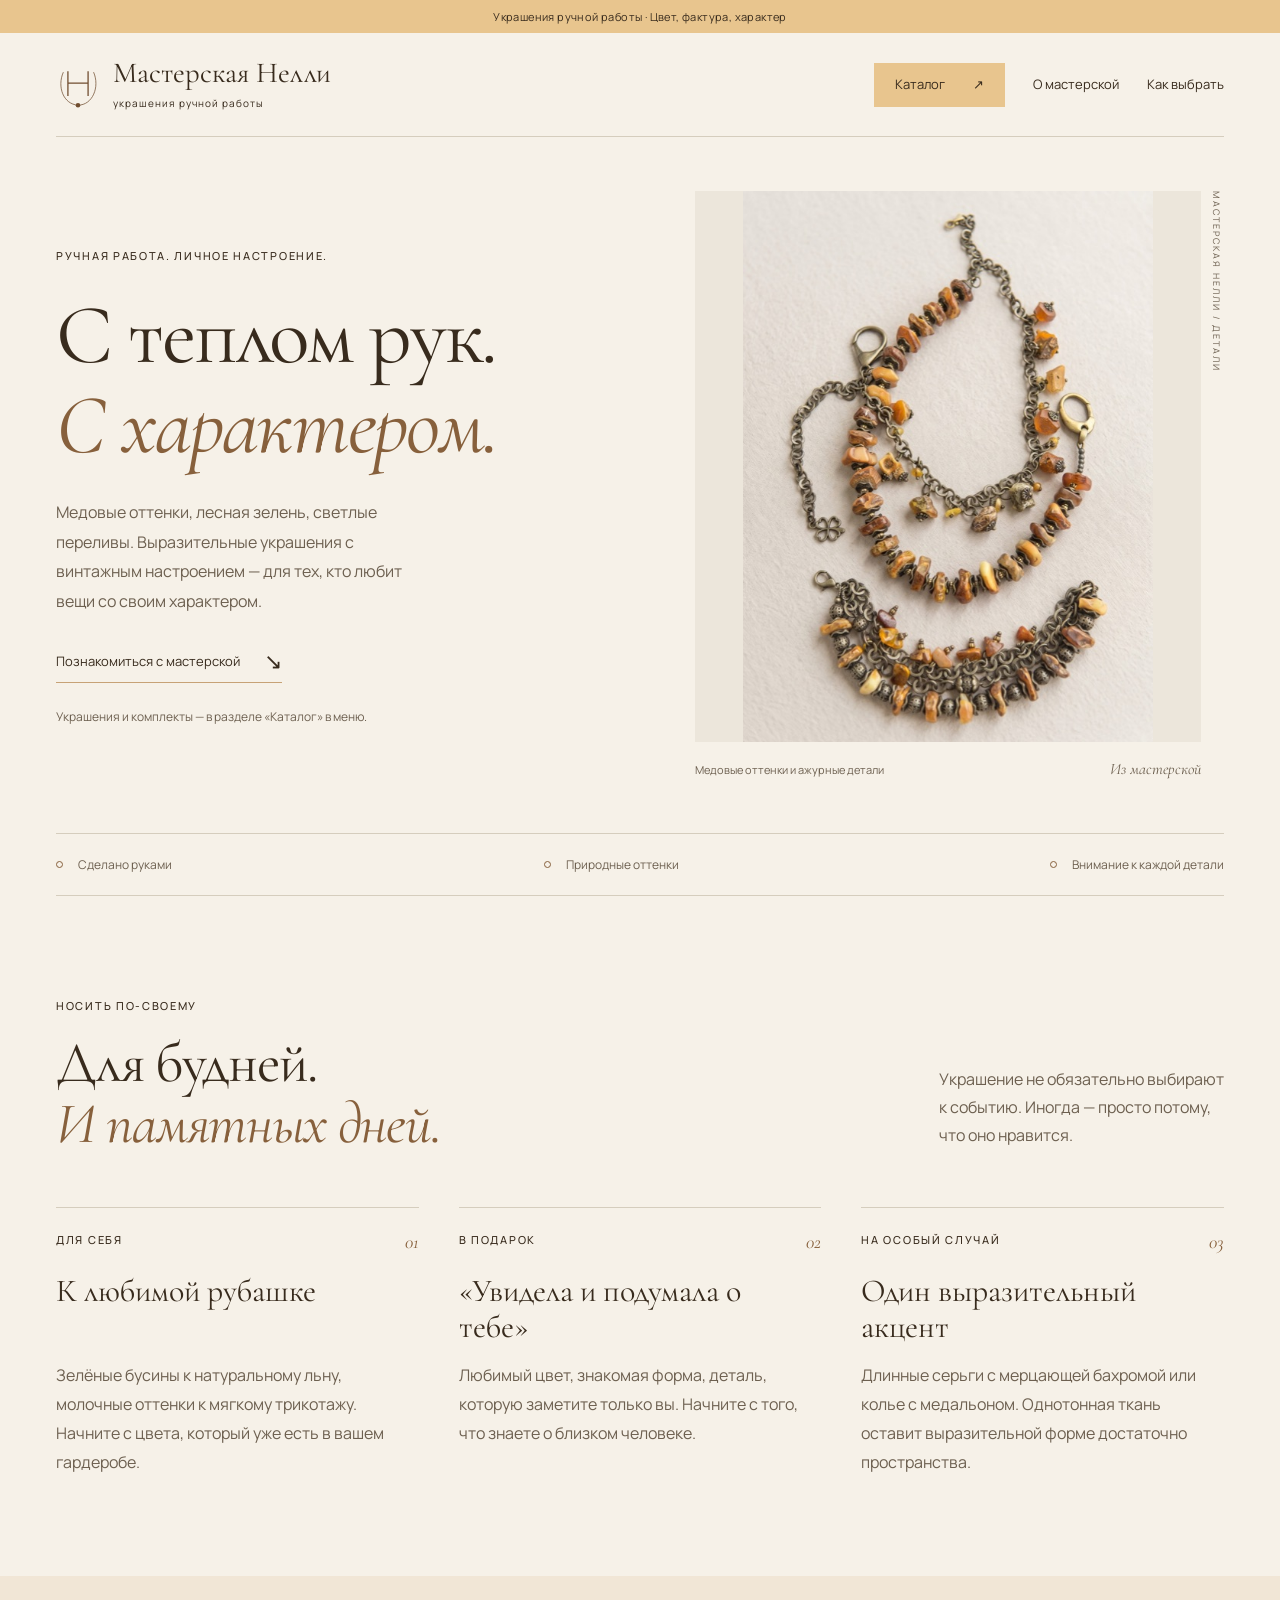
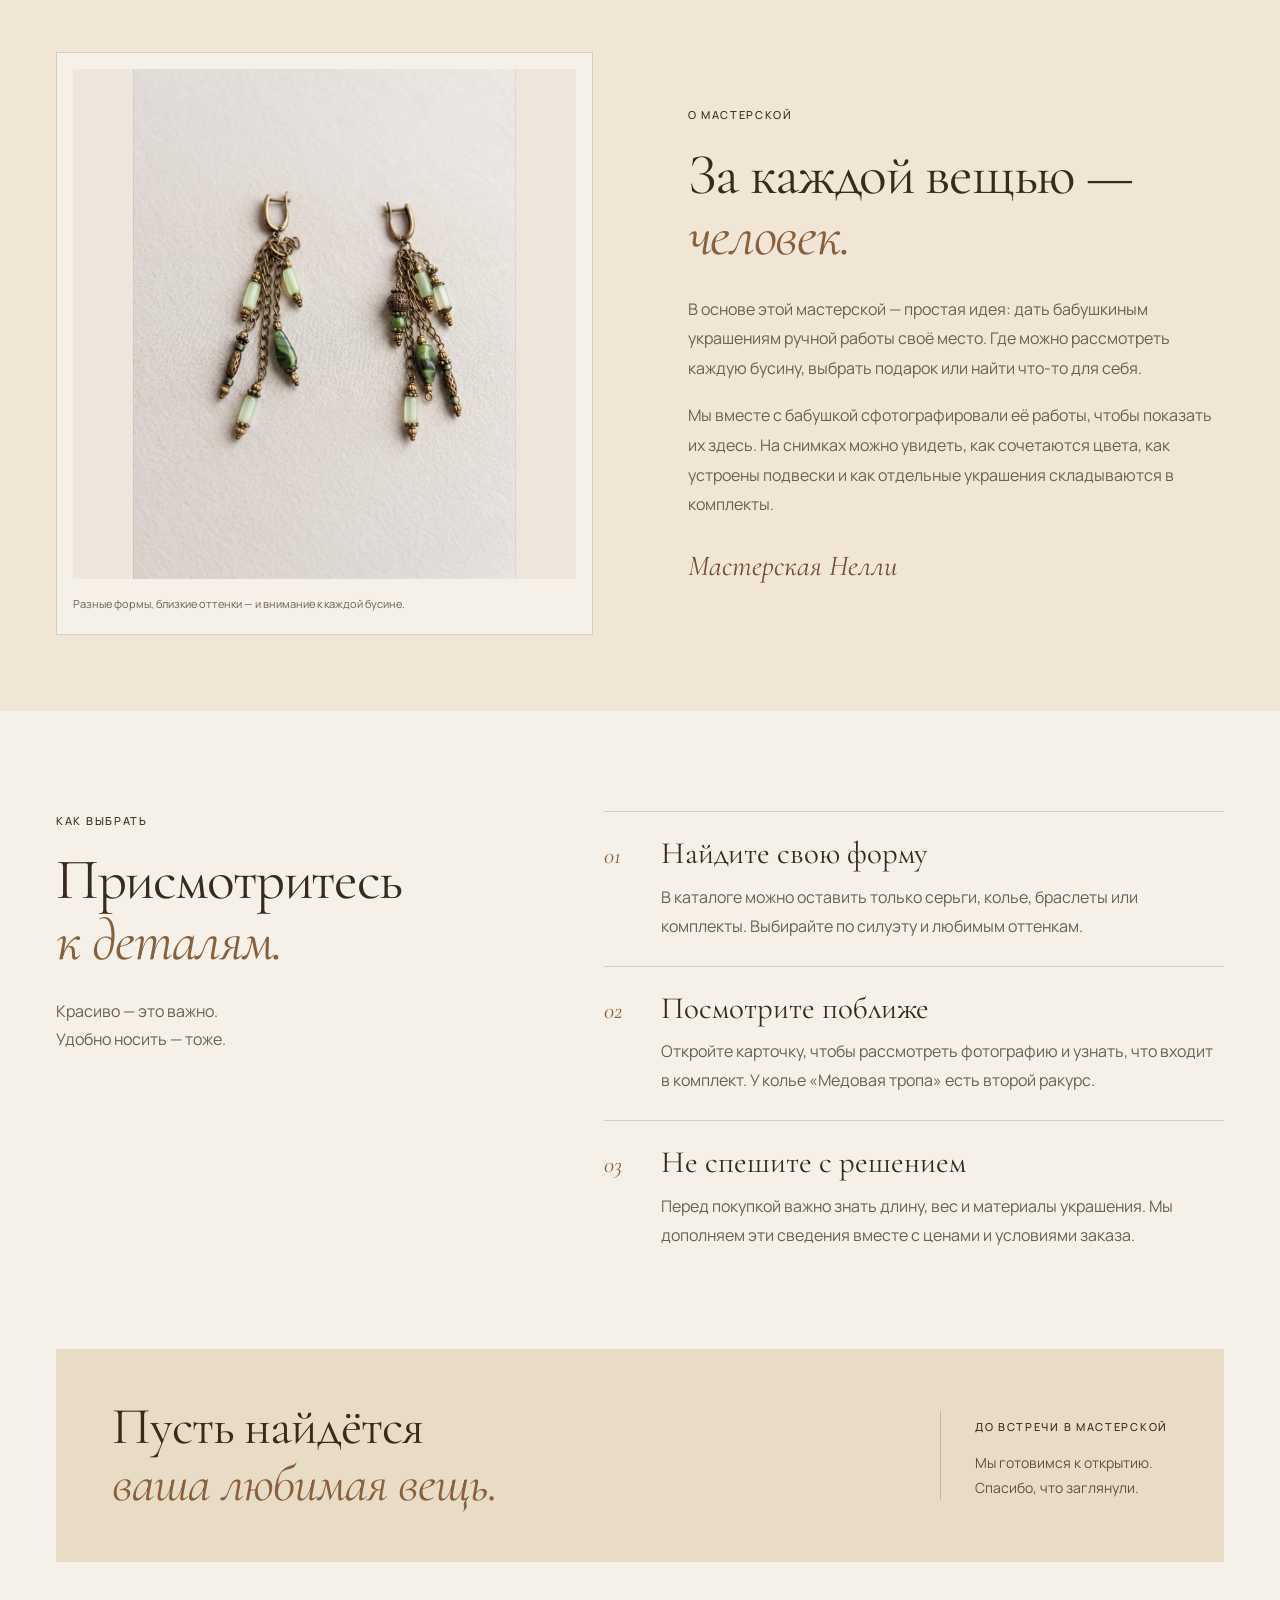
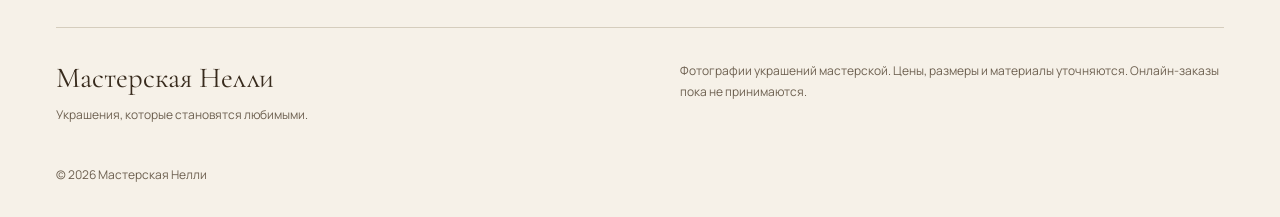
==== commit 5ab94122: "amber style change" ====
--- a/index.html
+++ b/index.html
@@ -4,9 +4,9 @@
   <meta charset="utf-8">
   <meta name="viewport" content="width=device-width, initial-scale=1">
   <meta name="description" content="Мастерская Нелли — украшения ручной работы с винтажным настроением. Природные оттенки, выразительные формы, отдельные украшения и комплекты.">
-  <meta name="theme-color" content="#f6f1e8">
+  <meta name="theme-color" content="#e8c58e">
   <title>Мастерская Нелли — украшения с характером</title>
-  <link rel="stylesheet" href="styles.css?v=4">
+  <link rel="stylesheet" href="styles.css?v=6">
   <script src="app.js?v=4" defer></script>
 </head>
 <body>
--- a/styles.css
+++ b/styles.css
@@ -2,10 +2,11 @@
 
 :root {
   --paper: #f6f1e8;
-  --ink: #34362b;
-  --muted: #696556;
-  --sage: #6b7051;
-  --sage-dark: #424831;
+  --ink: #382b1d;
+  --muted: #6d6050;
+  --amber: #e8c58e;
+  --amber-text: #87603c;
+  --amber-dark: #704d2f;
   --blush: #e9dcc6;
   --line: #d5cdbd;
   --serif: 'Cormorant Garamond', Georgia, serif;
@@ -23,31 +24,31 @@
 main, section, article, figure, .hero-copy, .product-detail { min-width: 0; }
 h1, h2, h3, p, dd { overflow-wrap: break-word; }
 h1, h2, h3 { font-family: var(--serif); font-weight: 400; line-height: 1.06; }
-em { color: var(--sage); font-weight: 400; }
-a:focus-visible, button:focus-visible, input:focus-visible, select:focus-visible, summary:focus-visible { outline: 2px solid var(--sage-dark); outline-offset: 5px; }
+em { color: var(--amber-text); font-weight: 400; }
+a:focus-visible, button:focus-visible, input:focus-visible, select:focus-visible, summary:focus-visible { outline: 2px solid var(--amber-dark); outline-offset: 5px; }
 .container { width: min(1280px, calc(100% - 112px)); margin-inline: auto; }
 .eyebrow { font: 500 11px/1.8 var(--sans); text-transform: uppercase; letter-spacing: 1.7px; }
-.announcement { text-align: center; padding: 7px 20px; background: #424831; font-size: 11px; color: #f6f1e8; letter-spacing: .4px; }
+.announcement { text-align: center; padding: 7px 20px; background: var(--amber); font-size: 11px; color: var(--ink); letter-spacing: .4px; }
 .site-header { width: min(1280px, calc(100% - 112px)); margin: auto; display: flex; align-items: center; justify-content: space-between; gap: 32px; padding: 24px 0; border-bottom: 1px solid var(--line); }
 .brand { display: flex; align-items: center; gap: 13px; font: 29px/1.1 var(--serif); }
-.brand-mark { width: 44px; height: 52px; flex-shrink: 0; color: var(--sage-dark); }
+.brand-mark { width: 44px; height: 52px; flex-shrink: 0; color: var(--amber-dark); }
 .brand small { display: block; font: 10px/1.8 var(--sans); letter-spacing: 1px; margin-top: 5px; }
 .site-header nav { display: flex; align-items: center; gap: 28px; font-size: 13px; }
 .site-header nav a { display: inline-flex; align-items: center; justify-content: center; min-height: 44px; padding: 8px 0; }
-.site-header nav a:hover { color: var(--sage); }
-.site-header nav .catalog-entry { color: var(--paper); background: var(--sage-dark); padding: 10px 21px; gap: 28px; }
-.site-header nav .catalog-entry:hover { background: #303e29; }
-.catalog-entry[aria-current=page] { box-shadow: inset 0 -3px #b5bda6; }
+.site-header nav a:hover { color: var(--amber-text); }
+.site-header nav .catalog-entry { color: var(--ink); background: var(--amber); padding: 10px 21px; gap: 28px; }
+.site-header nav .catalog-entry:hover { background: #ddb577; }
+.catalog-entry[aria-current=page] { box-shadow: inset 0 -3px var(--amber-dark); }
 .skip-link { position: absolute; top: -100px; left: 20px; background: var(--paper); padding: 12px; z-index: 10; }
 .skip-link:focus { top: 10px; }
 .hero { display: grid; grid-template-columns: 1.12fr 1fr; gap: 46px; align-items: center; padding-top: 54px; padding-bottom: 50px; }
 .hero-copy { padding-block: 24px; }
 h1 { font-size: clamp(58px, 6.6vw, 94px); letter-spacing: -2.3px; }
 .hero h1 { margin: 25px 0 28px 0; position: relative; z-index: 1; }
-.hero h1 em { color: #806236; }
+.hero h1 em { color: var(--amber-text); }
 .hero-description { max-width: 365px; color: var(--muted); font-size: 16px; line-height: 1.85; }
-.text-link { display: inline-flex; align-items: center; min-height: 44px; gap: 24px; border-bottom: 1px solid #8b927d; font-size: 13px; }
-.text-link:hover { color: var(--sage); border-color: var(--sage-dark); }
+.text-link { display: inline-flex; align-items: center; min-height: 44px; gap: 24px; border-bottom: 1px solid #c7a276; font-size: 13px; }
+.text-link:hover { color: var(--amber-text); border-color: var(--amber-dark); }
 .hero .text-link { margin-top: 23px; }
 .text-link span { font-size: 22px; }
 .hero-direction { max-width: 340px; color: var(--muted); font-size: 12px; margin-top: 23px; line-height: 1.75; }
@@ -59,7 +60,7 @@
 .visual-side-note { position: absolute; right: 0; top: 0; writing-mode: vertical-rl; font-size: 9px; letter-spacing: 2px; text-transform: uppercase; color: var(--muted); }
 .values-strip { display: flex; gap: 24px; justify-content: space-between; border-block: 1px solid var(--line); padding-block: 20px; color: var(--muted); font-size: 12px; }
 .values-strip span { display: flex; align-items: center; gap: 15px; }
-.values-strip span::before { content: ''; width: 5px; height: 5px; border: 1px solid #859173; border-radius: 50%; }
+.values-strip span::before { content: ''; width: 5px; height: 5px; border: 1px solid var(--amber-text); border-radius: 50%; }
 .section { padding-block: 100px; }
 h2 { font-size: clamp(43px, 4.5vw, 64px); letter-spacing: -1.3px; }
 .section-heading { display: flex; align-items: end; justify-content: space-between; gap: 40px; }
@@ -67,29 +68,29 @@
 .section-intro { max-width: 360px; color: var(--muted); font-size: 16px; padding-bottom: 6px; }
 .occasion-grid { display: grid; grid-template-columns: repeat(3, minmax(0, 1fr)); gap: 40px; margin-top: 52px; }
 .occasion-grid article { border-top: 1px solid var(--line); padding-top: 22px; position: relative; }
-.occasion-number { float: right; font: italic 19px var(--serif); color: var(--sage); }
+.occasion-number { float: right; font: italic 19px var(--serif); color: var(--amber-text); }
 .occasion-grid h3 { font-size: 32px; line-height: 1.12; min-height: 72px; margin: 23px 0 16px; max-width: 290px; }
 .occasion-grid article > p:last-child { color: var(--muted); font-size: 16px; line-height: 1.8; max-width: 350px; }
-.story-section { background: #e9e5d9; padding-block: 76px; }
+.story-section { background: #f1e6d6; padding-block: 76px; }
 .story-grid { display: grid; grid-template-columns: 1fr 1fr; gap: 95px; align-items: center; }
 .story-art { background: var(--paper); padding: 16px 16px 20px; border: 1px solid var(--line); }
-.sketch-header { display: flex; justify-content: space-between; gap: 16px; font-size: 10px; letter-spacing: 1px; color: #686a59; }
+.sketch-header { display: flex; justify-content: space-between; gap: 16px; font-size: 10px; letter-spacing: 1px; color: var(--muted); }
 .story-art img { aspect-ratio: 4/5; max-height: 510px; object-fit: contain; background: #ece6db; }
 .story-art figcaption { padding-top: 16px; color: var(--muted); font-size: 11px; line-height: 1.7; }
 .story-copy h2 { margin: 20px 0 28px; }
-.story-copy > p:not(.eyebrow):not(.story-signature) { color: #555e4d; margin-top: 18px; font-size: 16px; line-height: 1.85; }
-.story-copy .story-signature { font: italic 29px var(--serif); color: var(--sage-dark); margin-top: 28px; }
+.story-copy > p:not(.eyebrow):not(.story-signature) { color: var(--muted); margin-top: 18px; font-size: 16px; line-height: 1.85; }
+.story-copy .story-signature { font: italic 29px var(--serif); color: var(--amber-dark); margin-top: 28px; }
 .choosing { display: grid; grid-template-columns: .85fr 1.15fr; gap: 90px; }
 .choosing-heading h2 { margin: 19px 0 25px; }
 .choosing-heading > p:last-child { color: var(--muted); }
 .care-grid article { display: grid; grid-template-columns: 35px minmax(0, 1fr); gap: 22px; padding: 25px 0; border-top: 1px solid var(--line); }
 .care-grid article:last-child { padding-bottom: 0; }
-.care-icon { color: var(--sage); font: italic 23px var(--serif); padding-top: 5px; }
+.care-icon { color: var(--amber-text); font: italic 23px var(--serif); padding-top: 5px; }
 .care-grid h3 { font-size: 31px; margin-bottom: 13px; }
 .care-grid p { color: var(--muted); font-size: 16px; line-height: 1.8; }
 .closing-banner { display: flex; justify-content: space-between; align-items: center; gap: 40px; background: var(--blush); padding: 50px 56px; margin-bottom: 65px; }
 .closing-banner > p { font: 52px/1.08 var(--serif); letter-spacing: -1px; }
-.closing-banner em { color: #795a31; }
+.closing-banner em { color: var(--amber-text); }
 .closing-note { border-left: 1px solid #c7b3a7; padding-left: 34px; }
 .closing-note p { font-size: 14px; margin-top: 12px; color: #665137; }
 .site-footer { display: grid; grid-template-columns: 1fr 1fr; gap: 24px 80px; border-top: 1px solid var(--line); padding-block: 32px; }
@@ -97,7 +98,7 @@
 .site-footer p:not(.demo-note) { font-size: 12px; color: var(--muted); margin-top: 9px; }
 .demo-note, .site-footer small { color: var(--muted); font-size: 12px; }
 .site-footer small { grid-column: 1 / -1; padding-top: 15px; }
-.site-footer a:hover { color: var(--sage); }
+.site-footer a:hover { color: var(--amber-text); }
 /* The catalog and individual pieces share the same restrained typography. */
 .page-heading { padding: 28px 0 40px; }
 .breadcrumbs { display: flex; align-items: center; flex-wrap: wrap; gap: 6px 12px; color: var(--muted); font-size: 12px; margin-bottom: 28px; }
@@ -105,12 +106,12 @@
 .page-heading h1 { font-size: clamp(50px, 5.8vw, 80px); margin: 16px 0 25px; }
 .page-heading > p:not(.eyebrow) { color: var(--muted); max-width: 560px; font-size: 16px; }
 .catalog-section { padding-bottom: 80px; }
-.prototype-note { border-left: 2px solid #929b82; background: #ede7da; padding: 14px 18px; color: #59614f; font-size: 13px; line-height: 1.8; }
+.prototype-note { border-left: 2px solid var(--amber); background: #f3e9db; padding: 14px 18px; color: #6d5736; font-size: 13px; line-height: 1.8; }
 .catalog-toolbar { display: flex; align-items: center; justify-content: space-between; gap: 18px; flex-wrap: wrap; border-bottom: 1px solid var(--line); padding: 22px 0; margin-bottom: 20px; }
 .filters { display: flex; flex-wrap: wrap; gap: 5px; }
 .filter-button { min-height: 44px; padding: 9px 15px; background: transparent; border: 1px solid transparent; color: var(--muted); font-size: 14px; }
 .filter-button:hover { border-color: var(--line); color: var(--ink); }
-.filter-button[aria-pressed=true] { color: var(--paper); background: var(--sage-dark); }
+.filter-button[aria-pressed=true] { color: var(--ink); background: var(--amber); }
 .sort-label { display: flex; gap: 8px; align-items: center; flex-wrap: wrap; font-size: 12px; color: var(--muted); }
 .sort-label select { min-height: 44px; max-width: 100%; padding: 8px 24px 8px 9px; color: var(--ink); border: 1px solid var(--line); background: transparent; font-size: 14px; border-radius: 0; }
 .catalog-count { font-size: 12px; color: var(--muted); margin-bottom: 25px; }
@@ -125,13 +126,13 @@
 .product-info .product-kind { margin: 0 0 9px; color: #79603c; text-transform: uppercase; letter-spacing: 1.2px; font-size: 10px; }
 .product-info p { font-size: 12px; margin-top: 8px; color: var(--muted); }
 .product-price { white-space: nowrap; font-size: 13px; color: var(--muted); }
-.product-card-link:hover h3 { color: var(--sage); }
+.product-card-link:hover h3 { color: var(--amber-text); }
 .product-layout { display: grid; grid-template-columns: 1.1fr 1fr; gap: 72px; align-items: start; padding-bottom: 80px; }
 .detail-photo { background: #ece6db; aspect-ratio: 4/4.8; object-fit: contain; }
 .gallery-views { display: flex; gap: 12px; margin-top: 16px; }
 .gallery-view { display: grid; gap: 5px; padding: 6px; border: 1px solid var(--line); background: transparent; color: var(--muted); font-size: 12px; }
 .gallery-view img { width: 80px; height: 64px; object-fit: contain; }
-.gallery-view[aria-pressed=true] { border-color: var(--sage-dark); color: var(--ink); box-shadow: 0 0 0 1px var(--sage-dark); }
+.gallery-view[aria-pressed=true] { border-color: var(--amber-dark); color: var(--ink); box-shadow: 0 0 0 1px var(--amber-dark); }
 .photo-credit { font-size: 12px; color: var(--muted); margin-top: 14px; }
 .product-detail { padding-top: 10px; }
 .product-detail h1 { font-size: clamp(44px, 5vw, 68px); margin: 20px 0; }
